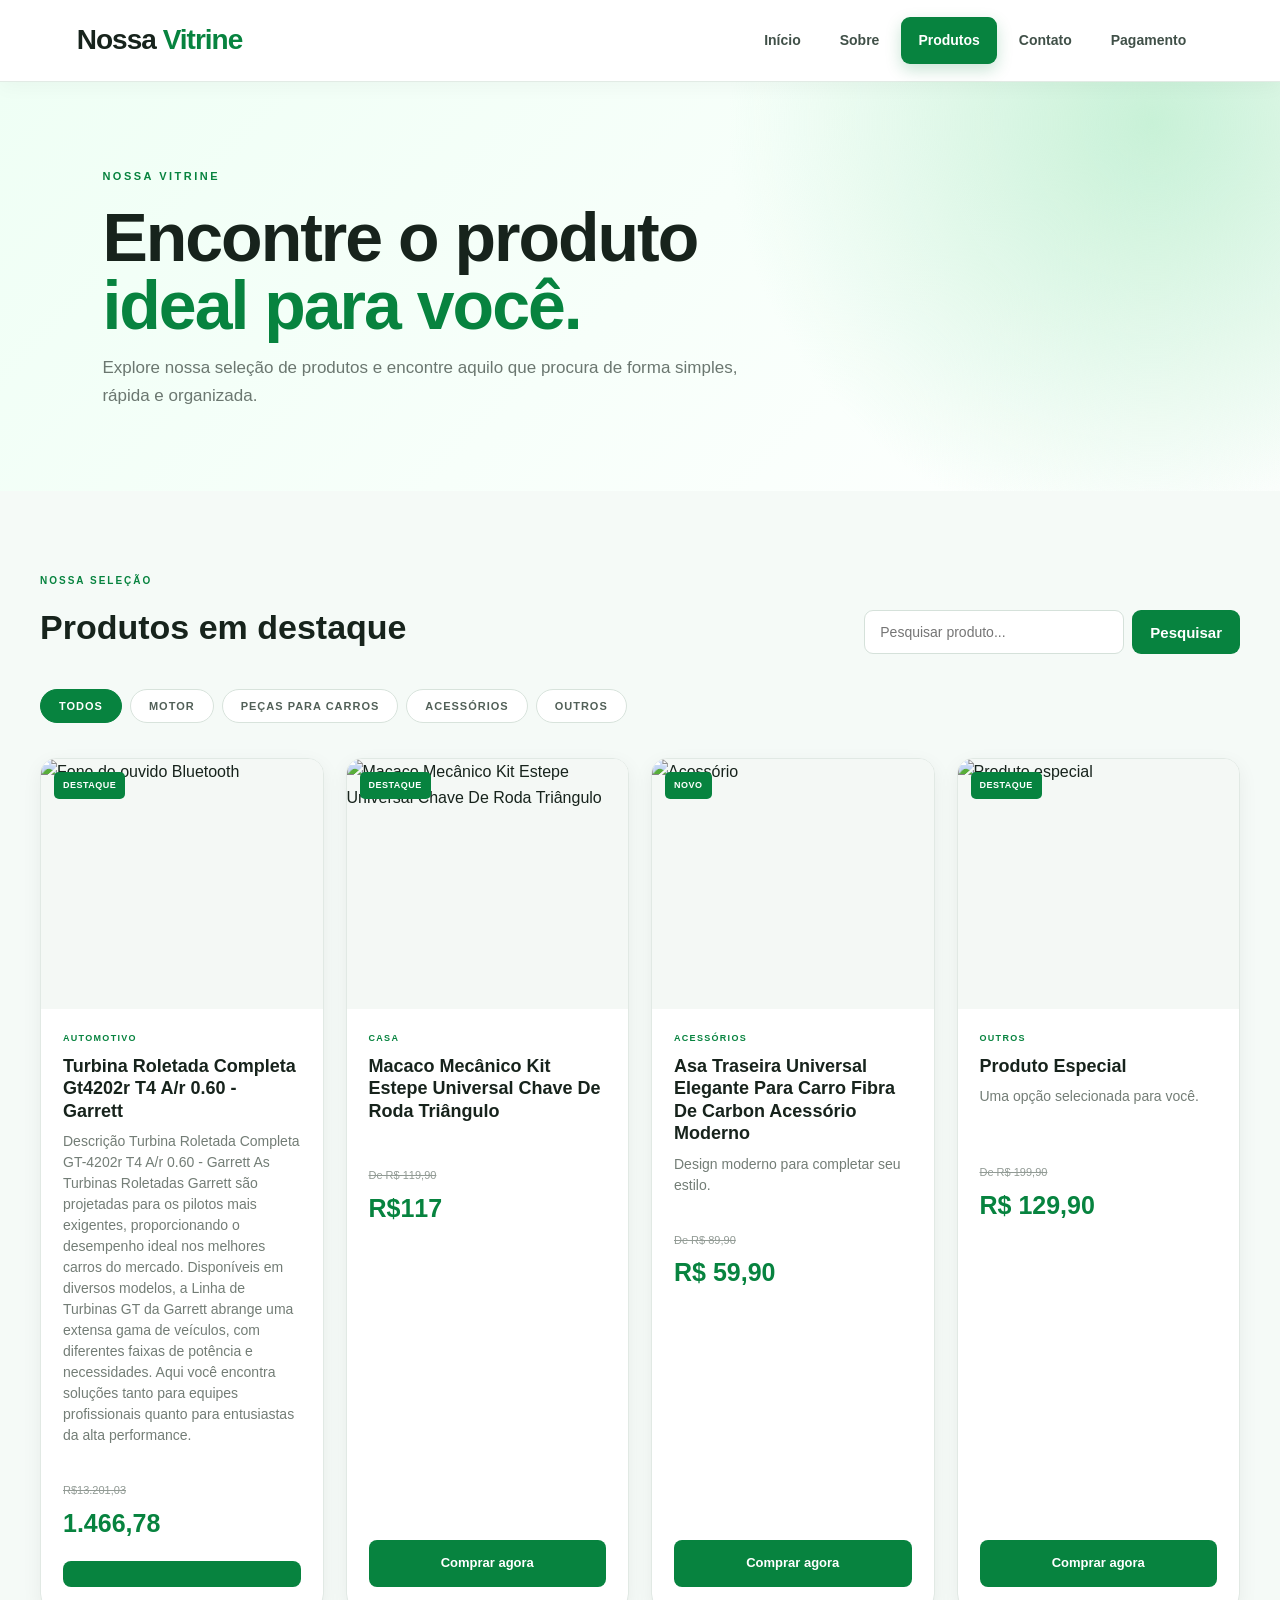
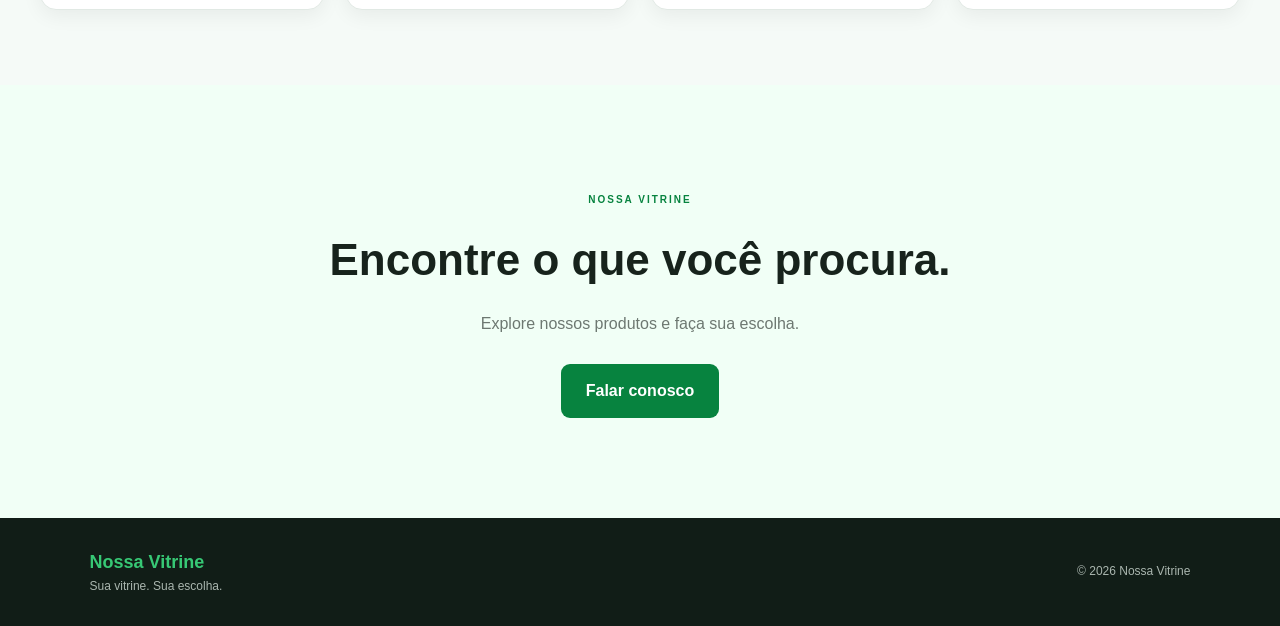
==== produtos.html @ 1b4fd3ca "Add files via upload" ====
<!DOCTYPE html>
<html lang="pt-BR">

<head>

    <meta charset="UTF-8">

    <meta
        name="viewport"
        content="width=device-width, initial-scale=1.0"
    >

    <meta
        name="description"
        content="Confira os produtos da Nossa Vitrine."
    >

    <title>Produtos | Nossa Vitrine</title>

    <link
        rel="stylesheet"
        href="style.css"
    >

</head>

<body>


<!-- =====================================
     CABEÇALHO
===================================== -->

<header class="prod-header">

    <a
        href="index.html"
        class="prod-logo"
    >
        Nossa <span>Vitrine</span>
    </a>


    <nav class="prod-menu">

        <a href="index.html">
            Início
        </a>

        <a href="sobre.html">
            Sobre
        </a>

        <a
            href="produtos.html"
            class="ativo"
        >
            Produtos
        </a>

        <a href="contato.html">
            Contato
        </a>

        <a href="pagamento.html">
            Pagamento
        </a>

    </nav>

</header>



<!-- =====================================
     APRESENTAÇÃO
===================================== -->

<section class="prod-hero">

    <div>

        <span class="prod-label">
            NOSSA VITRINE
        </span>

        <h1>
            Encontre o produto
            <span>ideal para você.</span>
        </h1>

        <p>
            Explore nossa seleção de produtos
            e encontre aquilo que procura de
            forma simples, rápida e organizada.
        </p>

    </div>

</section>



<!-- =====================================
     ÁREA DE PRODUTOS
===================================== -->

<main class="prod-container">


    <!-- BARRA SUPERIOR -->

    <div class="prod-top">

        <div>

            <span>
                NOSSA SELEÇÃO
            </span>

            <h2>
                Produtos em destaque
            </h2>

        </div>


        <div class="prod-search">

            <input
                type="text"
                id="pesquisaProduto"
                placeholder="Pesquisar produto..."
            >

            <button
                type="button"
                onclick="pesquisarProduto()"
            >
                Pesquisar
            </button>

        </div>

    </div>



    <!-- CATEGORIAS -->

    <div class="prod-categorias">

        <button
            class="categoria ativa"
            onclick="filtrarCategoria('todos', this)"
        >
            Todos
        </button>

        <button
            class="categoria"
            onclick="filtrarCategoria('eletronicos', this)"
        >
            motor
        </button>

        <button
            class="categoria"
            onclick="filtrarCategoria('casa', this)"
        >
            peças para carros
        </button>

        <button
            class="categoria"
            onclick="filtrarCategoria('acessorios', this)"
        >
            Acessórios
        </button>

        <button
            class="categoria"
            onclick="filtrarCategoria('outros', this)"
        >
            Outros
        </button>

    </div>



    <!-- =================================
         GRADE DE PRODUTOS
    ================================== -->

    <section
        class="prod-grid"
        id="listaProdutos"
    >


        <!-- PRODUTO 1 -->

        <article
            class="produto-card"
            data-categoria="eletronicos"
            data-nome="Fone de ouvido bluetooth"
        >

            <div class="produto-imagem">

                <span class="produto-badge">
                    DESTAQUE
                </span>

                <img
                    src="imagens/090909099.webp"
                    alt="Fone de ouvido Bluetooth"
                >

            </div>


            <div class="produto-info">

                <span class="produto-categoria">
                    AUTOMOTIVO
                </span>

                <h3>
                Turbina Roletada Completa Gt4202r T4 A/r 0.60 - Garrett

                </h3>

                <p class="produto-descricao">
                    Descrição
Turbina Roletada Completa GT-4202r T4 A/r 0.60 - Garrett
As Turbinas Roletadas Garrett são projetadas para os pilotos mais exigentes, proporcionando o desempenho ideal nos melhores carros do mercado.

Disponíveis em diversos modelos, a Linha de Turbinas GT da Garrett abrange uma extensa gama de veículos, com diferentes faixas de potência e necessidades.
 Aqui você encontra soluções tanto para equipes profissionais quanto para entusiastas da alta performance.
            
                </p>


                <div class="produto-preco">

                    <small>
                        R$13.201,03

                    </small>

                    <strong>
                        1.466,78
                    </strong>

                </div>

                <a
                    href="pagamento.html"
                    class="produto-btn"
            > 
                </a>

            </div>

        </article>



        <!-- PRODUTO 2 -->

        <article
            class="produto-card"
            data-categoria="casa"
            data-nome="Produto para casa"
        >

            <div class="produto-imagem">
<div class="produto-imagem">

                <span class="produto-badge">
                    DESTAQUE
                </span>

                <img
                    src="imagens/kit macaco para troca de pneus.webp"
                    alt="Macaco Mecânico Kit Estepe Universal Chave De Roda Triângulo"


                >

            </div>
                                    


            </div>


            <div class="produto-info">

                <span class="produto-categoria">
                    CASA
                </span>

                <h3>
                   Macaco Mecânico Kit Estepe Universal Chave De Roda Triângulo
                </h3>

                <p class="imagens/kit macaco para troca de pneus.webp">
                    



                </p>


                <div class="produto-preco">

                    <small>
                        De R$ 119,90
                    </small>

                    <strong>
                        R$117
                    </strong>

                </div>


                <a
                    href="pagamento.html"
                    class="produto-btn"
                >
                    Comprar agora
                </a>

            </div>

        </article>



        <!-- PRODUTO 3 -->

        <article
            class="produto-card"
            data-categoria="acessorios"
            data-nome="Acessorio moderno"
        >

            <div class="produto-imagem">

                <span class="produto-badge">
                    NOVO
                </span>

                <img
                    src="imagens/carro assesorio.webp"
                    alt="Acessório"
                >

            </div>


            <div class="produto-info">

                <span class="produto-categoria">
                    ACESSÓRIOS
                </span>

                <h3>
                    Asa Traseira Universal Elegante Para Carro Fibra De Carbon
Acessório Moderno
                </h3>

                <p class="produto-descricao">
                    Design moderno para completar
                    seu estilo.
                </p>


                <div class="produto-preco">

                    <small>
                        De R$ 89,90
                    </small>

                    <strong>
                        R$ 59,90
                    </strong>

                </div>


                <a
                    href="pagamento.html"
                    class="produto-btn"
                >
                    Comprar agora
                </a>

            </div>

        </article>



        <!-- PRODUTO 4 -->

        <article
            class="produto-card"
            data-categoria="outros"
            data-nome="Produto especial"
        >

            <div class="produto-imagem">

                <span class="produto-badge">
                    DESTAQUE
                </span>

                <img
                    src="foto4.jpg"
                    alt="Produto especial"
                >

            </div>


            <div class="produto-info">

                <span class="produto-categoria">
                    OUTROS
                </span>

                <h3>
                    Produto Especial
                </h3>

                <p class="produto-descricao">
                    Uma opção selecionada para
                    você.
                </p>


                <div class="produto-preco">

                    <small>
                        De R$ 199,90
                    </small>

                    <strong>
                        R$ 129,90
                    </strong>

                </div>


                <a
                    href="pagamento.html"
                    class="produto-btn"
                >
                    Comprar agora
                </a>

            </div>

        </article>

    </section>



    <!-- NENHUM PRODUTO -->

    <div
        id="nenhumProduto"
        class="nenhum-produto"
    >

        <h3>
            Produto não encontrado
        </h3>

        <p>
            Tente pesquisar por outro nome
            ou categoria.
        </p>

    </div>


</main>



<!-- =====================================
     CHAMADA FINAL
===================================== -->

<section class="prod-cta">

    <span>
        NOSSA VITRINE
    </span>

    <h2>
        Encontre o que você procura.
    </h2>

    <p>
        Explore nossos produtos e faça
        sua escolha.
    </p>

    <a
        href="contato.html"
        class="prod-cta-btn"
    >
        Falar conosco
    </a>

</section>



<!-- =====================================
     RODAPÉ
===================================== -->

<footer class="prod-footer">

    <div>

        <strong>
            Nossa Vitrine
        </strong>

        <p>
            Sua vitrine. Sua escolha.
        </p>

    </div>


    <p>
        © 2026 Nossa Vitrine
    </p>

</footer>



<!-- =====================================
     JAVASCRIPT
===================================== -->

<script>

function filtrarCategoria(categoria, botao) {

    const produtos =
        document.querySelectorAll(".produto-card");

    const botoes =
        document.querySelectorAll(".categoria");

    const nenhum =
        document.getElementById("nenhumProduto");


    botoes.forEach(function(btn) {

        btn.classList.remove("ativa");

    });


    botao.classList.add("ativa");


    let encontrados = 0;


    produtos.forEach(function(produto) {

        if (
            categoria === "todos" ||
            produto.dataset.categoria === categoria
        ) {

            produto.style.display = "flex";

            encontrados++;

        } else {

            produto.style.display = "none";

        }

    });


    if (encontrados === 0) {

        nenhum.style.display = "block";

    } else {

        nenhum.style.display = "none";

    }

}


function pesquisarProduto() {

    const pesquisa =
        document
        .getElementById("pesquisaProduto")
        .value
        .toLowerCase()
        .trim();


    const produtos =
        document.querySelectorAll(".produto-card");


    const nenhum =
        document.getElementById("nenhumProduto");


    let encontrados = 0;


    produtos.forEach(function(produto) {

        const nome =
            produto.dataset.nome.toLowerCase();


        if (nome.includes(pesquisa)) {

            produto.style.display = "flex";

            encontrados++;

        } else {

            produto.style.display = "none";

        }

    });


    if (encontrados === 0) {

        nenhum.style.display = "block";

    } else {

        nenhum.style.display = "none";

    }

}


document
.getElementById("pesquisaProduto")
.addEventListener("keyup", function(event) {

    if (event.key === "Enter") {

        pesquisarProduto();

    }

});

</script>


</body>

</html>
---- style.css ----
/* =========================================
   RESET
========================================= */

* {
    margin: 0;
    padding: 0;
    box-sizing: border-box;
}

html {
    scroll-behavior: smooth;
}

body {
    font-family: Arial, Helvetica, sans-serif;
    background: #f6f8f7;
    color: #17201c;
    line-height: 1.6;
}

a {
    text-decoration: none;
}

.container {
    width: 90%;
    max-width: 1200px;
    margin: auto;
}


/* =========================================
   TOPO
========================================= */

.topo {
    width: 100%;
    background: #ffffff;
    border-bottom: 1px solid #e5ebe8;
    position: sticky;
    top: 0;
    z-index: 1000;
}

.menu-container {
    min-height: 76px;

    display: flex;
    align-items: center;
    justify-content: space-between;

    gap: 30px;
}


/* LOGO */

.logo {
    font-size: 25px;
    font-weight: 800;
    color: #17201c;
    white-space: nowrap;
}

.logo span {
    color: #008f5a;
}


/* MENU */

.menu {
    display: flex;
    align-items: center;
    gap: 5px;
}

.menu a {
    color: #38443f;

    font-size: 15px;
    font-weight: 600;

    padding: 11px 18px;

    border-radius: 8px;

    transition: 0.3s;
}

.menu a:hover {
    color: #008f5a;
    background: #eef8f4;
}

.menu a.ativo {
    color: #ffffff;
    background: #008f5a;
}


/* =========================================
   BANNER
========================================= */

.banner {
    width: 100%;
    background: #eef3f1;
    padding: 30px 15px;
}

.banner-container {
    width: 100%;
    max-width: 1250px;
    margin: auto;

    display: flex;
    justify-content: center;
    align-items: center;
}

.banner-img {
    display: block;

    width: 100%;
    max-width: 1200px;

    height: auto;

    border-radius: 18px;

    box-shadow:
        0 10px 35px rgba(0, 0, 0, 0.15);
}


/* =========================================
   APRESENTAÇÃO
========================================= */

.apresentacao {
    padding: 90px 0;
    background: #ffffff;
}

.apresentacao-texto {
    max-width: 850px;
}

.pequeno-titulo {
    display: inline-block;

    color: #008f5a;

    font-size: 13px;
    font-weight: 800;

    letter-spacing: 2px;

    margin-bottom: 15px;
}

.apresentacao h1 {
    font-size: clamp(38px, 5vw, 64px);

    line-height: 1.08;

    margin-bottom: 25px;

    color: #142019;
}

.apresentacao h1 span {
    color: #008f5a;
}

.apresentacao p {
    max-width: 650px;

    color: #68746f;

    font-size: 19px;

    margin-bottom: 30px;
}


/* BOTÕES */

.botoes {
    display: flex;
    align-items: center;
    gap: 12px;
    flex-wrap: wrap;
}

.botao {
    display: inline-flex;

    align-items: center;
    justify-content: center;

    min-height: 48px;

    padding: 0 25px;

    border-radius: 8px;

    font-size: 15px;
    font-weight: 700;

    transition: 0.3s;
}

.botao.principal {
    color: #ffffff;
    background: #008f5a;
}

.botao.principal:hover {
    background: #006f46;
    transform: translateY(-2px);
}

.botao.secundario {
    color: #008f5a;
    background: #eef8f4;
}

.botao.secundario:hover {
    background: #dff1e9;
}


/* =========================================
   BENEFÍCIOS
========================================= */

.beneficios {
    padding: 45px 0;

    background: #f6f8f7;

    border-top: 1px solid #e5ebe8;
    border-bottom: 1px solid #e5ebe8;
}

.beneficios .container {
    display: grid;

    grid-template-columns:
        repeat(3, 1fr);

    gap: 35px;
}

.beneficio {
    display: flex;

    align-items: flex-start;

    gap: 15px;
}

.icone {
    min-width: 42px;
    height: 42px;

    display: flex;
    align-items: center;
    justify-content: center;

    border-radius: 50%;

    color: #ffffff;
    background: #008f5a;

    font-weight: bold;
}

.beneficio h3 {
    font-size: 16px;
    margin-bottom: 5px;
}

.beneficio p {
    color: #718078;
    font-size: 14px;
}

.site-header {
    width: 100%;
    background: linear-gradient(135deg, #ffffff, #f4fff8);
    padding: 22px 20px;
    box-sizing: border-box;

    display: flex;
    flex-direction: column;
    align-items: center;
    gap: 18px;

    border-bottom: 1px solid #dce8e1;
    box-shadow: 0 5px 20px rgba(0, 0, 0, 0.06);

    position: sticky;
    top: 0;
    z-index: 1000;
}

.logo {
    font-size: 32px;
    font-weight: 900;
    color: #17231c;
}

.logo span {
    color: #087f3e;
}

.menu-principal {
    display: flex;
    justify-content: center;
    align-items: center;
    gap: 10px;
    flex-wrap: wrap;
}

.menu-principal a {
    min-width: 120px;
    padding: 14px 24px;

    display: flex;
    align-items: center;
    justify-content: center;

    border-radius: 12px;

    color: #344139;
    text-decoration: none;

    font-size: 17px;
    font-weight: 700;

    transition: 0.25s;
}

.menu-principal a:hover {
    background: #e8f8ee;
    color: #087f3e;
    transform: translateY(-2px);
}

.menu-principal a.ativo {
    background: linear-gradient(
        135deg,
        #087f3e,
        #10a653
    );

    color: white;

    box-shadow:
        0 6px 18px rgba(8, 127, 62, 0.25);
}

@media (max-width: 700px) {

    .logo {
        font-size: 27px;
    }

    .menu-principal {
        width: 100%;
        justify-content: flex-start;

        overflow-x: auto;
        flex-wrap: nowrap;

        padding-bottom: 5px;
    }

    .menu-principal a {
        flex-shrink: 0;

        min-width: auto;

        padding: 12px 18px;

        font-size: 15px;
    }
}
/
/* INFORMAÇÕES */

.produto-info {
    padding: 25px;
}

.categoria {
    color: #008f5a;

    font-size: 11px;
    font-weight: 800;

    text-transform: uppercase;

    letter-spacing: 1px;
}

.produto-info h3 {
    font-size: 21px;

    margin: 8px 0;
}

.produto-info p {
    color: #718078;

    font-size: 14px;

    margin-bottom: 18px;
}

.produto-link {
    color: #008f5a;

    font-size: 14px;
    font-weight: bold;
}

.produto-link:hover {
    color: #006f46;
}

.centralizar {
    text-align: center;
}


/* =========================================
   SOBRE
========================================= */

.sobre {
    padding: 100px 0;

    background: #f6f8f7;
}

.sobre-grid {
    display: flex;

    justify-content: center;
}

.sobre-texto {
    max-width: 800px;
    text-align: center;
}

.sobre-texto h2 {
    font-size: 42px;

    line-height: 1.15;

    margin-bottom: 25px;
}

.sobre-texto p {
    color: #68746f;

    margin-bottom: 15px;
}


/* =========================================
   CONTATO
========================================= */

.contato {
    padding: 70px 0;

    background: #008f5a;
}

.contato-box {
    display: flex;

    align-items: center;
    justify-content: space-between;

    gap: 30px;
}

.contato-box span {
    color: #bdebd7;

    font-size: 12px;
    font-weight: 800;

    letter-spacing: 2px;
}

.contato-box h2 {
    color: #ffffff;

    font-size: 38px;

    margin: 5px 0;
}

.contato-box p {
    color: #d9f5e9;
}

.botao.branco {
    color: #008f5a;
    background: #ffffff;

    white-space: nowrap;
}

.botao.branco:hover {
    background: #edf8f3;
    transform: translateY(-2px);
}


/* =========================================
   RODAPÉ
========================================= */

.rodape {
    padding-top: 60px;

    background: #101714;

    color: #ffffff;
}

.rodape-grid {
    display: grid;

    grid-template-columns:
        1.5fr 1fr 1.5fr;

    gap: 60px;

    padding-bottom: 50px;
}

.rodape-logo {
    color: #ffffff;

    display: inline-block;

    margin-bottom: 15px;
}

.rodape p {
    color: #aebbb5;

    font-size: 14px;
}

.rodape h3 {
    margin-bottom: 15px;

    font-size: 16px;
}

.rodape-grid > div > a:not(.logo) {
    display: block;

    color: #aebbb5;

    font-size: 14px;

    margin-bottom: 8px;

    transition: 0.3s;
}

.rodape-grid > div > a:not(.logo):hover {
    color: #ffffff;
}

.copyright {
    padding: 22px;

    text-align: center;

    border-top: 1px solid #26332e;
}

.copyright p {
    font-size: 13px;
}


/* =========================================
   RESPONSIVIDADE
========================================= */

@media (max-width: 850px) {

    .menu-container {
        flex-direction: column;

        justify-content: center;

        padding: 18px 0;

        gap: 15px;
    }

    .beneficios .container {
        grid-template-columns: 1fr;
        gap: 25px;
    }

    .produtos-grid {
        grid-template-columns: 1fr 1fr;
    }

    .rodape-grid {
        grid-template-columns: 1fr 1fr;
    }

    .contato-box {
        flex-direction: column;

        align-items: flex-start;
    }

}


@media (max-width: 600px) {

    .container {
        width: 92%;
    }


    /* MENU */

    .menu {
        width: 100%;

        justify-content: center;

        flex-wrap: wrap;
    }

    .menu a {
        padding: 9px 12px;

        font-size: 13px;
    }


    /* BANNER */

    .banner {
        padding: 12px 8px;
    }

    .banner-img {
        border-radius: 10px;
    }


    /* APRESENTAÇÃO */

    .apresentacao {
        padding: 60px 0;
    }

    .apresentacao h1 {
        font-size: 38px;
    }

    .apresentacao p {
        font-size: 17px;
    }

    .botoes {
        flex-direction: column;

        align-items: stretch;
    }

    .botao {
        width: 100%;
    }


    /* PRODUTOS */

    .produtos {
        padding: 65px 0;
    }

    .titulo-secao h2 {
        font-size: 30px;
    }

    .produtos-grid {
        grid-template-columns: 1fr;
    }


    /* SOBRE */

    .sobre {
        padding: 65px 0;
    }

    .sobre-texto h2 {
        font-size: 32px;
    }


    /* CONTATO */

    .contato {
        padding: 55px 0;
    }

    .contato-box h2 {
        font-size: 30px;
    }


    /* RODAPÉ */

    .rodape-grid {
        grid-template-columns: 1fr;

        gap: 35px;
    }

}
/* =========================================
   MENU PRINCIPAL
========================================= */

.topo {
    position: sticky;
    top: 0;
    z-index: 1000;

    width: 100%;

    background: #ffffff;

    border-bottom: 1px solid #e5ebe8;

    box-shadow:
        0 4px 18px rgba(0, 0, 0, 0.06);
}

.menu-container {
    min-height: 72px;

    display: flex;

    align-items: center;

    justify-content: space-between;
}


/* LOGO */

.logo {
    color: #17201c;

    text-decoration: none;

    font-size: 24px;

    font-weight: 800;

    white-space: nowrap;
}

.logo span {
    color: #008f5a;
}


/* MENU */

.menu {
    display: flex;

    align-items: center;

    gap: 5px;
}

.menu a {
    position: relative;

    padding: 11px 15px;

    color: #46534d;

    text-decoration: none;

    font-size: 14px;

    font-weight: 700;

    border-radius: 8px;

    transition: 0.25s;
}

.menu a:hover {
    color: #008f5a;

    background: #eef9f4;
}


/* ITEM ATIVO */

.menu a.ativo {
    color: #ffffff;

    background: #008f5a;
}

.menu a.ativo:hover {
    color: #ffffff;

    background: #006f46;
}


/* =========================================
   CELULAR
========================================= */

@media (max-width: 700px) {

    .menu-container {
        flex-direction: column;

        justify-content: center;

        padding: 15px 10px;

        gap: 12px;
    }

    .logo {
        font-size: 22px;
    }

    .menu {
        width: 100%;

        justify-content: center;

        flex-wrap: wrap;

        gap: 3px;
    }

    .menu a {
        padding: 9px 10px;

        font-size: 13px;
    }

}
/* =========================================
   CHECKOUT - NOSSA VITRINE
========================================= */

.checkout-header {
    background: #ffffff;
    height: 72px;
    padding: 0 7%;
    display: flex;
    align-items: center;
    justify-content: space-between;
    border-bottom: 1px solid #e7e7e7;
}

.checkout-logo {
    font-size: 25px;
    font-weight: 800;
    color: #087f3e;
}

.checkout-logo span {
    color: #12a854;
}

.checkout-security {
    color: #087f3e;
    font-size: 14px;
    font-weight: 600;
}

.checkout {
    max-width: 1180px;
    margin: auto;
    padding: 45px 20px 80px;
}

.checkout-title {
    margin-bottom: 35px;
}

.checkout-step {
    color: #087f3e;
    font-size: 12px;
    font-weight: 800;
    letter-spacing: 1.5px;
}

.checkout-title h1 {
    margin: 8px 0;
    font-size: 36px;
    color: #17251d;
}

.checkout-title p {
    margin: 0;
    color: #707a74;
}

.checkout-grid {
    display: grid;
    grid-template-columns: 1fr 380px;
    gap: 28px;
    align-items: start;
}

.checkout-main {
    display: flex;
    flex-direction: column;
    gap: 20px;
}

.checkout-card {
    background: white;
    border: 1px solid #e4e9e6;
    border-radius: 18px;
    padding: 28px;
    box-shadow: 0 5px 20px rgba(0,0,0,0.04);
}

.card-title {
    display: flex;
    gap: 15px;
    align-items: center;
    margin-bottom: 25px;
}

.card-title .number {
    width: 35px;
    height: 35px;
    border-radius: 50%;
    background: #087f3e;
    color: white;
    display: flex;
    align-items: center;
    justify-content: center;
    font-weight: 700;
}

.card-title h2 {
    margin: 0;
    font-size: 19px;
    color: #18231d;
}

.card-title p {
    margin: 4px 0 0;
    color: #7b837e;
    font-size: 13px;
}

.form-grid {
    display: grid;
    grid-template-columns: 1fr 1fr;
    gap: 18px;
}

.input-group.full {
    grid-column: 1 / -1;
}

.input-group label {
    display: block;
    margin-bottom: 7px;
    font-size: 13px;
    font-weight: 700;
    color: #344039;
}

.input-group input {
    width: 100%;
    height: 48px;
    box-sizing: border-box;
    border: 1px solid #dce3df;
    border-radius: 10px;
    padding: 0 14px;
    font-size: 14px;
    outline: none;
    transition: 0.2s;
}

.input-group input:focus {
    border-color: #087f3e;
    box-shadow: 0 0 0 3px rgba(8,127,62,0.08);
}

.payment-options {
    display: flex;
    flex-direction: column;
    gap: 10px;
}

.payment-option {
    position: relative;
    display: flex;
    align-items: center;
    gap: 15px;
    padding: 16px;
    border: 1px solid #dfe5e1;
    border-radius: 12px;
    cursor: pointer;
    transition: 0.2s;
}

.payment-option:hover {
    border-color: #087f3e;
    background: #f8fffa;
}

.payment-option input {
    position: absolute;
    opacity: 0;
}

.payment-option:has(input:checked) {
    border: 2px solid #087f3e;
    background: #f3fff7;
}

.payment-icon {
    width: 45px;
    height: 45px;
    background: #f1f5f3;
    border-radius: 10px;
    display: flex;
    align-items: center;
    justify-content: center;
    font-size: 21px;
    font-weight: 800;
}

.payment-icon.pix {
    color: #087f3e;
    font-size: 13px;
}

.payment-info {
    display: flex;
    flex-direction: column;
    gap: 4px;
}

.payment-info strong {
    color: #1d2922;
    font-size: 14px;
}

.payment-info span {
    color: #7a837d;
    font-size: 12px;
}

.payment-check {
    margin-left: auto;
    width: 23px;
    height: 23px;
    border-radius: 50%;
    border: 1px solid #d1d8d4;
    display: flex;
    align-items: center;
    justify-content: center;
    color: transparent;
    font-size: 13px;
}

.payment-option:has(input:checked) .payment-check {
    background: #087f3e;
    border-color: #087f3e;
    color: white;
}

.payment-extra {
    display: none;
    margin-top: 15px;
}

.pix-box {
    display: flex;
    gap: 15px;
    align-items: center;
    padding: 16px;
    border-radius: 12px;
    background: #effbf4;
}

.pix-symbol {
    font-weight: 900;
    color: #087f3e;
}

.pix-box strong {
    color: #087f3e;
}

.pix-box p {
    margin: 4px 0 0;
    font-size: 12px;
    color: #617067;
}

.security-box {
    display: flex;
    gap: 15px;
    align-items: center;
    padding: 18px;
    background: #f5faf7;
    border: 1px solid #dcebe2;
    border-radius: 14px;
}

.security-icon {
    font-size: 25px;
}

.security-box strong {
    color: #087f3e;
}

.security-box p {
    margin: 4px 0 0;
    font-size: 12px;
    color: #707b74;
}


/* RESUMO */

.order-summary {
    position: sticky;
    top: 20px;
    background: white;
    border: 1px solid #e4e9e6;
    border-radius: 18px;
    padding: 25px;
    box-shadow: 0 8px 25px rgba(0,0,0,0.06);
}

.summary-header {
    display: flex;
    align-items: center;
    justify-content: space-between;
    padding-bottom: 18px;
    border-bottom: 1px solid #edf0ee;
}

.summary-header h2 {
    margin: 0;
    font-size: 19px;
    color: #1b2820;
}

.product-summary {
    display: flex;
    gap: 13px;
    padding: 20px 0;
}

.product-image {
    width: 65px;
    height: 65px;
    border-radius: 12px;
    background: #f0f6f2;
    display: flex;
    align-items: center;
    justify-content: center;
    font-size: 28px;
}

.product-details {
    display: flex;
    flex-direction: column;
    gap: 7px;
}

.product-details strong {
    font-size: 14px;
}

.product-details span {
    color: #7a837d;
    font-size: 12px;
}

.summary-line {
    display: flex;
    justify-content: space-between;
    margin: 12px 0;
    color: #69736d;
    font-size: 14px;
}

.summary-line strong {
    color: #202a24;
}

.summary-line .free {
    color: #087f3e;
}

.summary-divider {
    border-top: 1px solid #e7ebe8;
    margin: 20px 0;
}

.summary-total {
    display: flex;
    justify-content: space-between;
    align-items: center;
}

.summary-total div {
    display: flex;
    flex-direction: column;
    gap: 3px;
}

.summary-total span {
    font-weight: 700;
    color: #1b2820;
}

.summary-total small {
    color: #7b857e;
}

.summary-total > strong {
    font-size: 25px;
    color: #087f3e;
}

.confirm-button {
    width: 100%;
    margin-top: 25px;
    height: 53px;
    border: none;
    border-radius: 11px;
    background: #087f3e;
    color: white;
    font-size: 15px;
    font-weight: 800;
    cursor: pointer;
    transition: 0.25s;
}

.confirm-button:hover {
    background: #056b34;
    transform: translateY(-2px);
    box-shadow: 0 7px 18px rgba(8,127,62,0.2);
}

.guarantees {
    margin-top: 20px;
    padding-top: 17px;
    border-top: 1px solid #edf0ee;
    display: flex;
    flex-direction: column;
    gap: 9px;
    font-size: 12px;
    color: #657068;
}


/* MODAL */

.modal {
    display: none;
    position: fixed;
    inset: 0;
    background: rgba(8,20,13,0.65);
    align-items: center;
    justify-content: center;
    padding: 20px;
    z-index: 9999;
}

.modal-content {
    width: 100%;
    max-width: 440px;
    background: white;
    border-radius: 22px;
    padding: 40px 30px;
    text-align: center;
    box-shadow: 0 20px 60px rgba(0,0,0,0.2);
    animation: aparecer 0.3s ease;
}

@keyframes aparecer {

    from {
        opacity: 0;
        transform: translateY(20px) scale(0.97);
    }

    to {
        opacity: 1;
        transform: translateY(0) scale(1);
    }

}

.success-icon {
    width: 70px;
    height: 70px;
    margin: auto;
    border-radius: 50%;
    background: #087f3e;
    color: white;
    font-size: 43px;
    display: flex;
    align-items: center;
    justify-content: center;
}

.success-label {
    display: block;
    margin-top: 20px;
    color: #087f3e;
    font-size: 11px;
    font-weight: 800;
    letter-spacing: 1.5px;
}

.modal-content h2 {
    margin: 8px 0 12px;
    font-size: 28px;
    color: #17231c;
}

.modal-content p {
    color: #68736c;
    line-height: 1.6;
    font-size: 14px;
}

.order-number {
    margin: 20px 0;
    padding: 14px;
    border-radius: 10px;
    background: #f2f8f4;
    color: #69736d;
    font-size: 13px;
}

.order-number strong {
    color: #087f3e;
}

.modal-button {
    width: 100%;
    height: 48px;
    border: none;
    border-radius: 10px;
    background: #087f3e;
    color: white;
    font-weight: 700;
    cursor: pointer;
}


/* CELULAR */

@media (max-width: 850px) {

    .checkout-grid {
        grid-template-columns: 1fr;
    }

    .order-summary {
        position: static;
        order: -1;
    }

}

@media (max-width: 600px) {

    .checkout-header {
        height: auto;
        padding: 18px;
        gap: 10px;
        flex-direction: column;
    }

    .checkout-title h1 {
        font-size: 29px;
    }

    .checkout {
        padding: 30px 12px 60px;
    }

    .checkout-card {
        padding: 20px 16px;
    }

    .form-grid {
        grid-template-columns: 1fr;
    }

    .input-group.full {
        grid-column: auto;
    }

    .payment-option {
        padding: 13px;
    }

    .payment-info span {
        font-size: 11px;
    }

    .summary-total > strong {
        font-size: 22px;
    }

}
/* ==========================================
   HEADER PROFISSIONAL
   NOSSA VITRINE
========================================== */

.site-header {
    width: 100%;
    background: rgba(255, 255, 255, 0.97);

    border-bottom: 1px solid #e5ebe7;

    box-shadow:
        0 3px 15px rgba(0, 0, 0, 0.05);

    position: sticky;
    top: 0;

    z-index: 1000;
}


/* CONTAINER */

.header-container {
    max-width: 1250px;

    min-height: 76px;

    margin: auto;

    padding: 0 25px;

    display: flex;

    align-items: center;

    justify-content: space-between;

    gap: 25px;
}


/* ==========================================
   LOGO
========================================== */

.brand {
    display: flex;

    align-items: center;

    gap: 10px;

    text-decoration: none;

    flex-shrink: 0;
}


.brand-icon {
    width: 43px;
    height: 43px;

    border-radius: 12px;

    display: flex;

    align-items: center;
    justify-content: center;

    background:
        linear-gradient(
            135deg,
            #087f3e,
            #13b35b
        );

    color: white;

    font-size: 14px;

    font-weight: 900;

    box-shadow:
        0 5px 12px rgba(8, 127, 62, 0.25);
}


.brand-text {
    display: flex;

    flex-direction: column;

    line-height: 1;
}


.brand-text strong {
    color: #17231c;

    font-size: 16px;

    font-weight: 800;
}


.brand-text span {
    color: #087f3e;

    font-size: 17px;

    font-weight: 900;

    margin-top: 3px;
}


/* ==========================================
   MENU
========================================== */

.main-menu {
    display: flex;

    align-items: center;

    justify-content: center;

    gap: 4px;

    flex: 1;
}


.main-menu a {
    position: relative;

    display: flex;

    align-items: center;

    justify-content: center;

    gap: 7px;

    height: 42px;

    padding: 0 14px;

    border-radius: 10px;

    text-decoration: none;

    color: #526059;

    font-size: 13px;

    font-weight: 700;

    white-space: nowrap;

    transition:
        background 0.25s ease,
        color 0.25s ease,
        transform 0.25s ease;
}


/* ÍCONES */

.main-menu a span {
    font-size: 16px;

    color: #75827a;

    transition: 0.25s;
}


/* HOVER */

.main-menu a:hover {
    background: #f0faf4;

    color: #087f3e;

    transform: translateY(-1px);
}


.main-menu a:hover span {
    color: #087f3e;
}


/* ITEM ATIVO */

.main-menu a.active {
    background:
        linear-gradient(
            135deg,
            #087f3e,
            #0ca653
        );

    color: white;

    box-shadow:
        0 5px 14px rgba(8, 127, 62, 0.22);
}


.main-menu a.active span {
    color: white;
}


/* PEQUENO DETALHE NO ITEM ATIVO */

.main-menu a.active::after {
    content: "";

    position: absolute;

    bottom: -1px;

    left: 50%;

    transform: translateX(-50%);

    width: 22px;

    height: 3px;

    border-radius: 5px;

    background: #ffffff;
}


/* ==========================================
   SEGURANÇA
========================================== */

.secure-header {
    display: flex;

    align-items: center;

    gap: 9px;

    padding-left: 15px;

    border-left: 1px solid #e3e9e5;

    flex-shrink: 0;
}


.secure-icon {
    width: 36px;
    height: 36px;

    border-radius: 10px;

    background: #effaf3;

    display: flex;

    align-items: center;
    justify-content: center;

    font-size: 16px;
}


.secure-header div:last-child {
    display: flex;

    flex-direction: column;

    gap: 3px;
}


.secure-header strong {
    color: #087f3e;

    font-size: 12px;
}


.secure-header small {
    color: #7a847e;

    font-size: 10px;
}


/* ==========================================
   TABLET
========================================== */

@media (max-width: 1050px) {

    .header-container {
        padding: 0 15px;

        gap: 12px;
    }

    .main-menu a {
        padding: 0 9px;

        font-size: 12px;
    }

    .main-menu a span {
        display: none;
    }

    .secure-header {
        padding-left: 10px;
    }

}


/* ==========================================
   CELULAR
========================================== */

@media (max-width: 760px) {

    .site-header {
        position: relative;
    }

    .header-container {
        min-height: auto;

        padding: 14px 12px;

        flex-wrap: wrap;

        justify-content: center;
    }


    .brand {
        width: 100%;

        justify-content: center;
    }


    .main-menu {
        width: 100%;

        flex: none;

        justify-content: flex-start;

        overflow-x: auto;

        padding-bottom: 3px;

        scrollbar-width: none;
    }


    .main-menu::-webkit-scrollbar {
        display: none;
    }


    .main-menu a {
        flex-shrink: 0;

        height: 40px;

        padding: 0 13px;

        font-size: 12px;
    }


    .secure-header {
        width: 100%;

        justify-content: center;

        border-left: none;

        border-top: 1px solid #edf0ee;

        padding: 10px 0 0;
    }

}
/* =========================================
   PRODUTOS
========================================= */

.produtos-container {
    max-width: 1200px;
    margin: auto;
    padding: 50px 20px;
}

.produtos-header {
    text-align: center;
    margin-bottom: 40px;
}

.produtos-header span {
    color: #087f3e;
    font-size: 12px;
    font-weight: bold;
    letter-spacing: 2px;
}

.produtos-header h1 {
    margin: 8px 0;
    font-size: 36px;
    color: #17231c;
}

.produtos-header p {
    color: #707a74;
}


/* GRID */

.produtos-grid {
    display: grid;

    grid-template-columns:
        repeat(3, 1fr);

    gap: 25px;
}


/* CARD */

.produto-card {
    background: white;

    border-radius: 18px;

    overflow: hidden;

    border: 1px solid #e4e9e6;

    box-shadow:
        0 6px 20px rgba(0,0,0,0.06);

    transition: 0.3s;
}

.produto-card:hover {
    transform: translateY(-6px);

    box-shadow:
        0 12px 30px rgba(0,0,0,0.10);
}


/* IMAGEM */

.produto-imagem {
    width: 100%;
    height: 230px;

    background: #f3f7f4;

    display: flex;

    align-items: center;
    justify-content: center;

    overflow: hidden;
}

.produto-imagem img {
    width: 100%;
    height: 100%;

    object-fit: cover;

    transition: 0.3s;
}

.produto-card:hover
.produto-imagem img {
    transform: scale(1.05);
}


/* INFORMAÇÕES */

.produto-info {
    padding: 22px;
}

.categoria {
    display: inline-block;

    background: #eaf8ef;

    color: #087f3e;

    padding: 5px 9px;

    border-radius: 6px;

    font-size: 11px;

    font-weight: bold;
}

.produto-info h2 {
    margin: 12px 0 7px;

    color: #17231c;

    font-size: 20px;
}

.produto-info p {
    color: #737d76;

    font-size: 14px;

    line-height: 1.5;
}

.preco {
    margin: 18px 0;

    color: #087f3e;

    font-size: 25px;

    font-weight: 800;
}


/* BOTÃO */

.produto-info button {
    width: 100%;

    height: 48px;

    border: none;

    border-radius: 10px;

    background: #087f3e;

    color: white;

    font-size: 14px;

    font-weight: bold;

    cursor: pointer;

    transition: 0.25s;
}

.produto-info button:hover {
    background: #056b34;

    transform: translateY(-2px);
}


/* CELULAR */

@media (max-width: 850px) {

    .produtos-grid {
        grid-template-columns:
            repeat(2, 1fr);
    }

}

@media (max-width: 550px) {

    .produtos-container {
        padding: 35px 15px;
    }

    .produtos-header h1 {
        font-size: 28px;
    }

    .produtos-grid {
        grid-template-columns: 1fr;
    }

}
/* =========================================
   MENU PRINCIPAL
   NOSSA VITRINE
========================================= */

.site-header {
    width: 100%;

    min-height: 90px;

    background:
        linear-gradient(
            135deg,
            #ffffff,
            #f7fff9
        );

    border-bottom: 1px solid #dfe9e3;

    box-shadow:
        0 5px 20px rgba(0, 0, 0, 0.06);

    display: flex;

    align-items: center;

    justify-content: center;

    position: sticky;

    top: 0;

    z-index: 1000;
}


/* =========================================
   ÁREA DO CABEÇALHO
========================================= */

.site-header {
    flex-direction: column;

    gap: 12px;

    padding: 18px 20px;

    box-sizing: border-box;
}


/* =========================================
   LOGO
========================================= */

.logo {
    font-size: 30px;

    font-weight: 900;

    letter-spacing: -1px;

    color: #17231c;

    text-align: center;
}

.logo span {
    color: #087f3e;
}


/* =========================================
   MENU
========================================= */

.menu-principal {
    display: flex;

    align-items: center;

    justify-content: center;

    gap: 10px;

    width: 100%;
}


/* LINKS */

.menu-principal a {
    position: relative;

    display: flex;

    align-items: center;

    justify-content: center;

    min-width: 120px;

    height: 48px;

    padding: 0 22px;

    border-radius: 12px;

    color: #344139;

    text-decoration: none;

    font-size: 17px;

    font-weight: 700;

    letter-spacing: 0.2px;

    transition:
        all 0.25s ease;
}


/* HOVER */

.menu-principal a:hover {
    color: #087f3e;

    background: #eaf8ef;

    transform: translateY(-2px);

    box-shadow:
        0 5px 15px rgba(8, 127, 62, 0.10);
}


/* =========================================
   PÁGINA ATIVA
========================================= */

.menu-principal a.ativo {
    color: white;

    background:
        linear-gradient(
            135deg,
            #087f3e,
            #10a653
        );

    box-shadow:
        0 6px 16px rgba(8, 127, 62, 0.22);
}


/* BARRINHA INFERIOR */

.menu-principal a.ativo::after {

    content: "";

    position: absolute;

    bottom: 5px;

    left: 50%;

    transform:
        translateX(-50%);

    width: 25px;

    height: 3px;

    border-radius: 10px;

    background: white;
}


/* =========================================
   RESPONSIVO
========================================= */

@media (max-width: 850px) {

    .site-header {
        min-height: auto;

        padding: 16px 10px;
    }


    .logo {
        font-size: 27px;
    }


    .menu-principal {
        overflow-x: auto;

        justify-content: flex-start;

        padding: 4px 5px 8px;

        scrollbar-width: none;
    }


    .menu-principal::-webkit-scrollbar {
        display: none;
    }


    .menu-principal a {
        flex-shrink: 0;

        min-width: auto;

        height: 45px;

        padding: 0 18px;

        font-size: 15px;
    }

}


@media (max-width: 500px) {

    .logo {
        font-size: 24px;
    }


    .menu-principal {
        gap: 5px;
    }


    .menu-principal a {
        height: 42px;

        padding: 0 15px;

        font-size: 14px;
    }

}
.site-header {
    width: 100%;
    background: linear-gradient(135deg, #ffffff, #f4fff8);
    padding: 22px 20px;
    box-sizing: border-box;

    display: flex;
    flex-direction: column;
    align-items: center;
    gap: 18px;

    border-bottom: 1px solid #dce8e1;
    box-shadow: 0 5px 20px rgba(0, 0, 0, 0.06);

    position: sticky;
    top: 0;
    z-index: 1000;
}

.logo {
    font-size: 32px;
    font-weight: 900;
    color: #17231c;
}

.logo span {
    color: #087f3e;
}

.menu-principal {
    display: flex;
    justify-content: center;
    align-items: center;
    gap: 10px;
    flex-wrap: wrap;
}

.menu-principal a {
    min-width: 120px;
    padding: 14px 24px;

    display: flex;
    align-items: center;
    justify-content: center;

    border-radius: 12px;

    color: #344139;
    text-decoration: none;

    font-size: 17px;
    font-weight: 700;

    transition: 0.25s;
}

.menu-principal a:hover {
    background: #e8f8ee;
    color: #087f3e;
    transform: translateY(-2px);
}

.menu-principal a.ativo {
    background: linear-gradient(
        135deg,
        #087f3e,
        #10a653
    );

    color: white;

    box-shadow:
        0 6px 18px rgba(8, 127, 62, 0.25);
}

@media (max-width: 700px) {

    .logo {
        font-size: 27px;
    }

    .menu-principal {
        width: 100%;
        justify-content: flex-start;

        overflow-x: auto;
        flex-wrap: nowrap;

        padding-bottom: 5px;
    }

    .menu-principal a {
        flex-shrink: 0;

        min-width: auto;

        padding: 12px 18px;

        font-size: 15px;
    }
}
/* =========================================
   NOSSA VITRINE
   STYLE.CSS COMPLETO
========================================= */

* {
    margin: 0;
    padding: 0;
    box-sizing: border-box;
}

html {
    scroll-behavior: smooth;
}

body {
    font-family: Arial, Helvetica, sans-serif;
    background: #f5faf7;
    color: #17231c;
}


/* =========================================
   CABEÇALHO / MENU
========================================= */

.site-header {
    width: 100%;

    background: linear-gradient(
        135deg,
        #ffffff,
        #f2fff7
    );

    padding: 22px 20px;

    display: flex;
    flex-direction: column;

    align-items: center;
    justify-content: center;

    gap: 18px;

    border-bottom: 1px solid #dce8e1;

    box-shadow:
        0 5px 20px rgba(0, 0, 0, 0.06);

    position: sticky;
    top: 0;

    z-index: 1000;
}


/* =========================================
   LOGO
========================================= */

.logo {
    font-size: 32px;

    font-weight: 900;

    letter-spacing: -1px;

    color: #17231c;

    text-align: center;
}

.logo span {
    color: #087f3e;
}


/* =========================================
   MENU
========================================= */

.menu-principal {
    width: 100%;

    display: flex;

    align-items: center;
    justify-content: center;

    gap: 10px;
}


.menu-principal a {
    position: relative;

    min-width: 120px;

    height: 50px;

    padding: 0 24px;

    display: flex;

    align-items: center;
    justify-content: center;

    border-radius: 12px;

    color: #344139;

    text-decoration: none;

    font-size: 17px;

    font-weight: 700;

    transition:
        all 0.25s ease;
}


/* =========================================
   EFEITO HOVER
========================================= */

.menu-principal a:hover {
    background: #e8f8ee;

    color: #087f3e;

    transform: translateY(-2px);

    box-shadow:
        0 5px 15px rgba(8, 127, 62, 0.10);
}


/* =========================================
   PÁGINA ATIVA
========================================= */

.menu-principal a.ativo {
    color: white;

    background:
        linear-gradient(
            135deg,
            #087f3e,
            #10a653
        );

    box-shadow:
        0 6px 18px rgba(8, 127, 62, 0.25);
}


/* =========================================
   BARRA DA PÁGINA ATIVA
========================================= */

.menu-principal a.ativo::after {
    content: "";

    position: absolute;

    bottom: 5px;

    left: 50%;

    transform: translateX(-50%);

    width: 25px;

    height: 3px;

    border-radius: 10px;

    background: white;
}


/* =========================================
   CONTEÚDO GERAL
========================================= */

main {
    width: 100%;
}


/* =========================================
   PÁGINA INICIAL
========================================= */

.hero {
    min-height: 75vh;

    display: flex;

    align-items: center;
    justify-content: center;

    text-align: center;

    padding: 60px 20px;

    background:
        linear-gradient(
            135deg,
            #eafff1,
            #ffffff
        );
}

.hero h1 {
    font-size: 48px;

    color: #087f3e;

    margin-bottom: 15px;
}

.hero p {
    max-width: 700px;

    margin: auto;

    color: #647068;

    font-size: 18px;

    line-height: 1.6;
}


/* =========================================
   BOTÕES
========================================= */

button,
.btn {
    border: none;

    border-radius: 10px;

    background: #087f3e;

    color: white;

    padding: 13px 22px;

    font-size: 15px;

    font-weight: bold;

    cursor: pointer;

    transition: 0.25s;
}

button:hover,
.btn:hover {
    background: #056b34;

    transform: translateY(-2px);

    box-shadow:
        0 7px 18px rgba(8, 127, 62, 0.20);
}


/* =========================================
   PRODUTOS
========================================= */

.produtos-container {
    max-width: 1200px;

    margin: auto;

    padding: 50px 20px;
}

.produtos-header {
    text-align: center;

    margin-bottom: 40px;
}

.produtos-header span {
    color: #087f3e;

    font-size: 12px;

    font-weight: bold;

    letter-spacing: 2px;
}

.produtos-header h1 {
    margin: 10px 0;

    font-size: 38px;

    color: #17231c;
}

.produtos-header p {
    color: #707a74;
}


.produtos-grid {
    display: grid;

    grid-template-columns:
        repeat(3, 1fr);

    gap: 25px;
}


.produto-card {
    background: white;

    border: 1px solid #e1e8e3;

    border-radius: 18px;

    overflow: hidden;

    box-shadow:
        0 6px 20px rgba(0, 0, 0, 0.06);

    transition: 0.3s;
}

.produto-card:hover {
    transform: translateY(-6px);

    box-shadow:
        0 14px 30px rgba(0, 0, 0, 0.10);
}


.produto-imagem {
    width: 100%;

    height: 230px;

    background: #f0f6f2;

    display: flex;

    align-items: center;
    justify-content: center;

    overflow: hidden;
}

.produto-imagem img {
    width: 100%;
    height: 100%;

    object-fit: cover;

    transition: 0.3s;
}

.produto-card:hover
.produto-imagem img {
    transform: scale(1.05);
}


.produto-info {
    padding: 22px;
}

.categoria {
    display: inline-block;

    padding: 5px 10px;

    border-radius: 6px;

    background: #eaf8ef;

    color: #087f3e;

    font-size: 11px;

    font-weight: bold;
}

.produto-info h2 {
    margin: 12px 0 7px;

    font-size: 20px;
}

.produto-info p {
    color: #737d76;

    line-height: 1.5;

    font-size: 14px;
}

.preco {
    margin: 18px 0;

    color: #087f3e;

    font-size: 25px;

    font-weight: 800;
}


/* =========================================
   SOBRE
========================================= */

.sobre-container {
    max-width: 1000px;

    margin: auto;

    padding: 60px 20px;
}

.sobre-container h1 {
    text-align: center;

    color: #087f3e;

    font-size: 38px;

    margin-bottom: 25px;
}

.sobre-container p {
    color: #5f6963;

    font-size: 17px;

    line-height: 1.8;

    margin-bottom: 20px;
}


/* =========================================
   CONTATO
========================================= */

.contato-container {
    max-width: 700px;

    margin: auto;

    padding: 60px 20px;
}

.contato-container h1 {
    text-align: center;

    color: #087f3e;

    font-size: 38px;

    margin-bottom: 30px;
}

.contato-form {
    background: white;

    padding: 30px;

    border-radius: 18px;

    box-shadow:
        0 7px 25px rgba(0,0,0,0.07);
}

.contato-form label {
    display: block;

    margin-bottom: 7px;

    font-weight: bold;
}

.contato-form input,
.contato-form textarea {
    width: 100%;

    padding: 14px;

    margin-bottom: 18px;

    border: 1px solid #dce4df;

    border-radius: 10px;

    font-size: 15px;

    outline: none;
}

.contato-form input:focus,
.contato-form textarea:focus {
    border-color: #087f3e;

    box-shadow:
        0 0 0 3px rgba(8,127,62,0.08);
}

.contato-form textarea {
    min-height: 150px;

    resize: vertical;
}


/* =========================================
   PAGAMENTO
========================================= */

.pagamento-container {
    min-height: 100vh;

    padding: 50px 20px;

    background:
        linear-gradient(
            135deg,
            #eafff1,
            #ffffff
        );
}

.caixa-pagamento {
    max-width: 650px;

    margin: auto;

    background: white;

    padding: 30px;

    border-radius: 20px;

    box-shadow:
        0 10px 35px rgba(0,0,0,0.10);
}

.caixa-pagamento h1 {
    text-align: center;

    color: #087f3e;

    margin-bottom: 10px;
}

.subtitulo {
    text-align: center;

    color: #707a74;

    margin-bottom: 30px;
}


/* =========================================
   RESPONSIVIDADE
========================================= */

@media (max-width: 900px) {

    .produtos-grid {
        grid-template-columns:
            repeat(2, 1fr);
    }

}


@media (max-width: 700px) {

    .site-header {
        padding: 18px 10px;
    }


    .logo {
        font-size: 27px;
    }


    .menu-principal {
        justify-content: flex-start;

        overflow-x: auto;

        padding: 4px 5px 8px;

        scrollbar-width: none;
    }


    .menu-principal::-webkit-scrollbar {
        display: none;
    }


    .menu-principal a {
        flex-shrink: 0;

        min-width: auto;

        height: 45px;

        padding: 0 18px;

        font-size: 15px;
    }


    .hero h1 {
        font-size: 35px;
    }


    .produtos-header h1 {
        font-size: 30px;
    }

}


@media (max-width: 550px) {

    .produtos-grid {
        grid-template-columns: 1fr;
    }


    .produtos-container {
        padding: 35px 15px;
    }


    .sobre-container,
    .contato-container {
        padding: 40px 15px;
    }


    .contato-form,
    .caixa-pagamento {
        padding: 20px 15px;
    }

}
/* ==========================================
   NOSSA VITRINE
   PÁGINA SOBRE - DESIGN PREMIUM
========================================== */


/* HEADER */

.nv-header {

    width: 100%;

    min-height: 82px;

    padding: 0 6%;

    display: flex;

    align-items: center;

    justify-content: space-between;

    gap: 30px;

    background: rgba(255,255,255,0.96);

    border-bottom: 1px solid #e4ebe7;

    box-shadow: 0 4px 20px rgba(0,0,0,0.04);

    position: sticky;

    top: 0;

    z-index: 999;

}


.nv-logo {

    color: #17231c;

    text-decoration: none;

    font-size: 28px;

    font-weight: 900;

    letter-spacing: -1px;

    white-space: nowrap;

}


.nv-logo span {

    color: #07833f;

}


/* MENU */

.nv-nav {

    display: flex;

    align-items: center;

    gap: 4px;

}


.nv-nav a {

    position: relative;

    padding: 12px 17px;

    border-radius: 9px;

    color: #435048;

    text-decoration: none;

    font-size: 14px;

    font-weight: 700;

    transition: 0.25s;

}


.nv-nav a:hover {

    color: #07833f;

    background: #eef9f2;

}


/* SOBRE ATIVO */

.nv-nav a.ativo {

    color: #ffffff;

    background: #07833f;

    box-shadow:
        0 5px 15px rgba(7,131,63,0.22);

}


/* HERO */

.nv-hero {

    min-height: 620px;

    padding: 90px 8%;

    display: grid;

    grid-template-columns: 1.25fr 0.75fr;

    align-items: center;

    gap: 80px;

    background:

        radial-gradient(
            circle at 90% 0%,
            #c8f1d7,
            transparent 32%
        ),

        linear-gradient(
            135deg,
            #f0fff5,
            #ffffff
        );

}


.nv-overline {

    color: #07833f;

    font-size: 11px;

    font-weight: 900;

    letter-spacing: 2.5px;

}


.nv-hero h1 {

    max-width: 800px;

    margin: 18px 0;

    color: #17231c;

    font-size: clamp(45px, 6vw, 76px);

    line-height: 0.98;

    letter-spacing: -3px;

}


.nv-hero h1 span {

    display: block;

    color: #07833f;

}


.nv-hero-content > p {

    max-width: 650px;

    color: #68756e;

    font-size: 18px;

    line-height: 1.7;

}


.nv-actions {

    display: flex;

    align-items: center;

    gap: 12px;

    margin-top: 32px;

}


.nv-btn-primary {

    padding: 15px 25px;

    border-radius: 9px;

    color: #ffffff;

    background: #07833f;

    text-decoration: none;

    font-size: 14px;

    font-weight: 800;

    box-shadow:
        0 8px 20px rgba(7,131,63,0.20);

    transition: 0.25s;

}


.nv-btn-primary:hover {

    background: #056d34;

    transform: translateY(-2px);

}


.nv-btn-secondary {

    padding: 14px 24px;

    border-radius: 9px;

    color: #07833f;

    background: #ffffff;

    border: 1px solid #b8d8c3;

    text-decoration: none;

    font-size: 14px;

    font-weight: 800;

}


/* PAINEL */

.nv-hero-panel {

    padding: 45px;

    min-height: 360px;

    display: flex;

    flex-direction: column;

    justify-content: center;

    border-radius: 22px;

    background: #ffffff;

    border: 1px solid #dce9e1;

    box-shadow:
        0 25px 60px rgba(0,0,0,0.09);

}


.nv-panel-top {

    color: #07833f;

    font-size: 10px;

    font-weight: 900;

    letter-spacing: 2px;

}


.nv-panel-line {

    width: 45px;

    height: 3px;

    margin: 18px 0;

    background: #07833f;

}


.nv-hero-panel h2 {

    color: #17231c;

    font-size: 35px;

    line-height: 1.1;

}


.nv-hero-panel p {

    margin-top: 15px;

    color: #718078;

    line-height: 1.6;

}


.nv-panel-bottom {

    display: flex;

    gap: 10px;

    margin-top: 40px;

    color: #07833f;

    font-size: 9px;

    font-weight: 900;

    letter-spacing: 1.5px;

}


/* INTRO */

.nv-intro {

    padding: 110px 8%;

    background: #ffffff;

}


.nv-section-label {

    margin-bottom: 35px;

    color: #07833f;

    font-size: 11px;

    font-weight: 900;

    letter-spacing: 2px;

}


.nv-intro-grid {

    display: grid;

    grid-template-columns: 1fr 1fr;

    gap: 80px;

}


.nv-intro h2 {

    color: #17231c;

    font-size: 48px;

    line-height: 1.05;

    letter-spacing: -1px;

}


.nv-intro-grid p {

    margin-bottom: 18px;

    color: #68756e;

    font-size: 17px;

    line-height: 1.8;

}


/* BENEFÍCIOS */

.nv-benefits {

    padding: 100px 8%;

    background: #f5faf7;

}


.nv-section-heading span,
.nv-process-title span {

    color: #07833f;

    font-size: 11px;

    font-weight: 900;

    letter-spacing: 2px;

}


.nv-section-heading h2 {

    max-width: 650px;

    margin-top: 12px;

    color: #17231c;

    font-size: 46px;

    line-height: 1.05;

}


.nv-benefit-grid {

    margin-top: 55px;

    display: grid;

    grid-template-columns: repeat(4, 1fr);

    gap: 18px;

}


.nv-benefit-card {

    min-height: 260px;

    padding: 28px;

    background: #ffffff;

    border: 1px solid #e0e9e4;

    border-radius: 15px;

    transition: 0.25s;

}


.nv-benefit-card:hover {

    transform: translateY(-5px);

    border-color: #9bcfaf;

    box-shadow:
        0 15px 30px rgba(0,0,0,0.06);

}


.nv-number {

    color: #07833f;

    font-size: 12px;

    font-weight: 900;

}


.nv-benefit-card h3 {

    margin: 55px 0 12px;

    color: #17231c;

    font-size: 21px;

}


.nv-benefit-card p {

    color: #6e7972;

    font-size: 14px;

    line-height: 1.7;

}


/* PROCESSO */

.nv-process {

    padding: 100px 8%;

    background: #ffffff;

}


.nv-process-title h2 {

    margin-top: 12px;

    color: #17231c;

    font-size: 45px;

}


.nv-process-grid {

    margin-top: 55px;

    display: grid;

    grid-template-columns: repeat(3,1fr);

    gap: 40px;

}


.nv-process-item {

    padding-top: 25px;

    border-top: 1px solid #d8e3dc;

}


.nv-process-item strong {

    color: #07833f;

    font-size: 12px;

}


.nv-process-item h3 {

    margin: 18px 0 8px;

    color: #17231c;

    font-size: 24px;

}


.nv-process-item p {

    color: #6e7972;

    line-height: 1.6;

}


/* MANIFESTO */

.nv-manifesto {

    padding: 110px 8%;

    background:
        linear-gradient(
            135deg,
            #07833f,
            #0aa653
        );

}


.nv-manifesto-content {

    max-width: 850px;

    margin: auto;

    text-align: center;

    color: white;

}


.nv-manifesto-content span {

    font-size: 11px;

    font-weight: 900;

    letter-spacing: 2px;

    opacity: 0.8;

}


.nv-manifesto-content h2 {

    margin: 20px 0;

    font-size: clamp(35px,5vw,58px);

    line-height: 1.05;

}


.nv-manifesto-content p {

    max-width: 600px;

    margin: auto;

    line-height: 1.7;

    opacity: 0.9;

}


/* CTA */

.nv-cta {

    padding: 110px 20px;

    text-align: center;

    background: #f3fff7;

}


.nv-cta > span {

    color: #07833f;

    font-size: 11px;

    font-weight: 900;

    letter-spacing: 2px;

}


.nv-cta h2 {

    max-width: 700px;

    margin: 15px auto;

    color: #17231c;

    font-size: 48px;

    line-height: 1.05;

}


.nv-cta p {

    margin-bottom: 30px;

    color: #6d7871;

}


.nv-cta-button {

    display: inline-block;

    padding: 15px 28px;

    border-radius: 9px;

    color: white;

    background: #07833f;

    text-decoration: none;

    font-weight: 800;

    transition: 0.25s;

}


.nv-cta-button:hover {

    background: #056d34;

    transform: translateY(-2px);

}


/* FOOTER */

.nv-footer {

    padding: 30px 7%;

    display: flex;

    align-items: center;

    justify-content: space-between;

    background: #111d17;

    color: white;

}


.nv-footer strong {

    color: #37c875;

    font-size: 18px;

}


.nv-footer p {

    margin-top: 5px;

    color: #aab6af;

    font-size: 12px;

}


/* ==========================================
   RESPONSIVO
========================================== */

@media (max-width: 1000px) {

    .nv-header {

        flex-direction: column;

        padding: 18px 10px;

    }


    .nv-nav {

        width: 100%;

        overflow-x: auto;

        justify-content: flex-start;

        scrollbar-width: none;

    }


    .nv-nav::-webkit-scrollbar {

        display: none;

    }


    .nv-nav a {

        flex-shrink: 0;

    }


    .nv-hero {

        grid-template-columns: 1fr;

        text-align: center;

        padding: 70px 25px;

    }


    .nv-hero-content > p {

        margin: auto;

    }


    .nv-actions {

        justify-content: center;

    }


    .nv-benefit-grid {

        grid-template-columns: repeat(2,1fr);

    }


    .nv-intro-grid {

        grid-template-columns: 1fr;

        gap: 35px;

    }

}


@media (max-width: 600px) {

    .nv-logo {

        font-size: 24px;

    }


    .nv-nav a {

        padding: 10px 13px;

        font-size: 13px;

    }


    .nv-hero {

        padding: 55px 18px;

    }


    .nv-hero h1 {

        font-size: 43px;

        letter-spacing: -2px;

    }


    .nv-hero-content > p {

        font-size: 15px;

    }


    .nv-actions {

        flex-direction: column;

    }


    .nv-btn-primary,
    .nv-btn-secondary {

        width: 100%;

        text-align: center;

    }


    .nv-hero-panel {

        padding: 30px;

    }


    .nv-intro,
    .nv-benefits,
    .nv-process {

        padding: 70px 18px;

    }


    .nv-intro h2,
    .nv-section-heading h2,
    .nv-process-title h2 {

        font-size: 34px;

    }


    .nv-benefit-grid {

        grid-template-columns: 1fr;

    }


    .nv-process-grid {

        grid-template-columns: 1fr;

        gap: 25px;

    }


    .nv-manifesto {

        padding: 75px 18px;

    }


    .nv-cta {

        padding: 75px 18px;

    }


    .nv-cta h2 {

        font-size: 35px;

    }


    .nv-footer {

        flex-direction: column;

        text-align: center;

        gap: 15px;

    }

}
/* ==========================================
   PRODUTOS - NOSSA VITRINE
========================================== */

.prod-header {

    min-height: 82px;

    padding: 0 6%;

    display: flex;

    align-items: center;

    justify-content: space-between;

    gap: 30px;

    background: #ffffff;

    border-bottom: 1px solid #e2ebe5;

    box-shadow:
        0 4px 20px rgba(0,0,0,0.04);

    position: sticky;

    top: 0;

    z-index: 1000;

}


.prod-logo {

    color: #17231c;

    text-decoration: none;

    font-size: 28px;

    font-weight: 900;

    letter-spacing: -1px;

    white-space: nowrap;

}


.prod-logo span {

    color: #07833f;

}


.prod-menu {

    display: flex;

    align-items: center;

    gap: 5px;

}


.prod-menu a {

    padding: 12px 17px;

    border-radius: 9px;

    color: #405048;

    text-decoration: none;

    font-size: 14px;

    font-weight: 700;

    transition: 0.25s;

    white-space: nowrap;

}


.prod-menu a:hover {

    color: #07833f;

    background: #eef9f2;

}


.prod-menu a.ativo {

    color: #ffffff;

    background: #07833f;

    box-shadow:
        0 6px 16px rgba(7,131,63,0.22);

}


/* ==========================================
   HERO
========================================== */

.prod-hero {

    padding: 80px 8%;

    min-height: 380px;

    display: flex;

    align-items: center;

    background:

        radial-gradient(
            circle at 90% 10%,
            #c8f1d7,
            transparent 35%
        ),

        linear-gradient(
            135deg,
            #effff5,
            #ffffff
        );

}


.prod-label {

    color: #07833f;

    font-size: 11px;

    font-weight: 900;

    letter-spacing: 2.5px;

}


.prod-hero h1 {

    max-width: 850px;

    margin: 15px 0;

    color: #17231c;

    font-size: clamp(
        43px,
        6vw,
        68px
    );

    line-height: 1;

    letter-spacing: -2px;

}


.prod-hero h1 span {

    display: block;

    color: #07833f;

}


.prod-hero p {

    max-width: 650px;

    color: #6b7770;

    font-size: 17px;

    line-height: 1.7;

}


/* ==========================================
   CONTAINER
========================================== */

.prod-container {

    max-width: 1250px;

    margin: auto;

    padding: 75px 25px;

}


/* TOPO */

.prod-top {

    display: flex;

    align-items: flex-end;

    justify-content: space-between;

    gap: 30px;

}


.prod-top span {

    color: #07833f;

    font-size: 10px;

    font-weight: 900;

    letter-spacing: 2px;

}


.prod-top h2 {

    margin-top: 8px;

    color: #17231c;

    font-size: 34px;

}


/* PESQUISA */

.prod-search {

    display: flex;

    gap: 8px;

}


.prod-search input {

    width: 260px;

    padding: 13px 15px;

    border: 1px solid #d5e1da;

    border-radius: 9px;

    outline: none;

    font-size: 14px;

}


.prod-search input:focus {

    border-color: #07833f;

    box-shadow:
        0 0 0 3px rgba(7,131,63,0.08);

}


.prod-search button {

    padding: 13px 18px;

    border: none;

    border-radius: 9px;

    background: #07833f;

    color: white;

    font-weight: 800;

    cursor: pointer;

}


/* ==========================================
   CATEGORIAS
========================================== */

.prod-categorias {

    display: flex;

    flex-wrap: wrap;

    gap: 8px;

    margin: 35px 0;

}


.categoria {

    padding: 10px 18px;

    border: 1px solid #d8e3dc;

    border-radius: 30px;

    background: #ffffff;

    color: #526058;

    font-weight: 700;

    cursor: pointer;

    transition: 0.2s;

}


.categoria:hover {

    color: #07833f;

    border-color: #9bcfaf;

}


.categoria.ativa {

    background: #07833f;

    border-color: #07833f;

    color: white;

}


/* ==========================================
   GRID
========================================== */

.prod-grid {

    display: grid;

    grid-template-columns:
        repeat(4, 1fr);

    gap: 22px;

}


/* ==========================================
   CARD
========================================== */

.produto-card {

    display: flex;

    flex-direction: column;

    overflow: hidden;

    background: white;

    border: 1px solid #e1e9e4;

    border-radius: 16px;

    transition: 0.3s;

}


.produto-card:hover {

    transform: translateY(-6px);

    border-color: #acd2b9;

    box-shadow:
        0 18px 35px rgba(0,0,0,0.08);

}


/* IMAGEM */

.produto-imagem {

    height: 250px;

    position: relative;

    overflow: hidden;

    background: #f4f8f5;

}


.produto-imagem img {

    width: 100%;

    height: 100%;

    display: block;

    object-fit: cover;

    transition: 0.4s;

}


.produto-card:hover
.produto-imagem img {

    transform: scale(1.05);

}


.produto-badge {

    position: absolute;

    top: 13px;

    left: 13px;

    z-index: 2;

    padding: 6px 9px;

    border-radius: 5px;

    background: #07833f;

    color: white;

    font-size: 9px;

    font-weight: 900;

    letter-spacing: 0.5px;

}


/* INFORMAÇÕES */

.produto-info {

    padding: 22px;

    display: flex;

    flex-direction: column;

    flex: 1;

}


.produto-categoria {

    color: #07833f;

    font-size: 9px;

    font-weight: 900;

    letter-spacing: 1.3px;

}


.produto-info h3 {

    margin: 9px 0;

    color: #17231c;

    font-size: 18px;

    line-height: 1.25;

}


.produto-descricao {

    min-height: 42px;

    color: #758078;

    font-size: 12px;

    line-height: 1.6;

}


/* PREÇO */

.produto-preco {

    margin: 18px 0;

}


.produto-preco small {

    display: block;

    color: #929b95;

    font-size: 11px;

    text-decoration: line-through;

}


.produto-preco strong {

    display: block;

    margin-top: 3px;

    color: #07833f;

    font-size: 25px;

    font-weight: 900;

}


/* BOTÃO */

.produto-btn {

    margin-top: auto;

    padding: 13px;

    border-radius: 8px;

    text-align: center;

    background: #07833f;

    color: white;

    text-decoration: none;

    font-size: 13px;

    font-weight: 800;

    transition: 0.25s;

}


.produto-btn:hover {

    background: #056d34;

}


/* ==========================================
   NÃO ENCONTRADO
========================================== */

.nenhum-produto {

    display: none;

    padding: 70px 20px;

    text-align: center;

}


.nenhum-produto h3 {

    color: #17231c;

}


.nenhum-produto p {

    color: #748078;

}


/* ==========================================
   CTA
========================================== */

.prod-cta {

    padding: 100px 20px;

    text-align: center;

    background: #f1fff6;

}


.prod-cta span {

    color: #07833f;

    font-size: 10px;

    font-weight: 900;

    letter-spacing: 2px;

}


.prod-cta h2 {

    margin: 15px 0;

    color: #17231c;

    font-size: 44px;

}


.prod-cta p {

    margin-bottom: 28px;

    color: #6d7871;

}


.prod-cta-btn {

    display: inline-block;

    padding: 14px 25px;

    border-radius: 9px;

    background: #07833f;

    color: white;

    text-decoration: none;

    font-weight: 800;

}


/* ==========================================
   FOOTER
========================================== */

.prod-footer {

    padding: 30px 7%;

    display: flex;

    align-items: center;

    justify-content: space-between;

    background: #111d17;

    color: white;

}


.prod-footer strong {

    color: #37c875;

    font-size: 18px;

}


.prod-footer p {

    color: #aab6af;

    font-size: 12px;

}


/* ==========================================
   TABLET
========================================== */

@media (max-width: 1050px) {

    .prod-grid {

        grid-template-columns:
            repeat(2, 1fr);

    }

}


/* ==========================================
   CELULAR
========================================== */

@media (max-width: 700px) {

    .prod-header {

        flex-direction: column;

        padding: 18px 10px;

    }


    .prod-menu {

        width: 100%;

        overflow-x: auto;

        justify-content: flex-start;

        scrollbar-width: none;

    }


    .prod-menu::-webkit-scrollbar {

        display: none;

    }


    .prod-menu a {

        flex-shrink: 0;

        padding: 10px 13px;

        font-size: 13px;

    }


    .prod-hero {

        padding: 60px 20px;

        text-align: center;

    }


    .prod-hero h1 {

        font-size: 42px;

    }


    .prod-hero p {

        font-size: 15px;

    }


    .prod-container {

        padding: 55px 16px;

    }


    .prod-top {

        flex-direction: column;

        align-items: stretch;

    }


    .prod-top h2 {

        font-size: 28px;

    }


    .prod-search {

        width: 100%;

    }


    .prod-search input {

        width: 100%;

    }


    .prod-grid {

        grid-template-columns: 1fr;

    }


    .produto-imagem {

        height: 300px;

    }


    .prod-cta {

        padding: 70px 18px;

    }


    .prod-cta h2 {

        font-size: 32px;

    }


    .prod-footer {

        flex-direction: column;

        text-align: center;

        gap: 12px;

    }

}
/* ==========================================
   CONTATO - NOSSA VITRINE
========================================== */


/* HEADER */

.contato-header {

    min-height: 82px;

    padding: 0 6%;

    display: flex;

    align-items: center;

    justify-content: space-between;

    gap: 30px;

    background: #ffffff;

    border-bottom: 1px solid #e2ebe5;

    box-shadow:
        0 4px 20px rgba(0,0,0,0.04);

    position: sticky;

    top: 0;

    z-index: 1000;

}


.contato-logo {

    color: #17231c;

    text-decoration: none;

    font-size: 28px;

    font-weight: 900;

    letter-spacing: -1px;

    white-space: nowrap;

}


.contato-logo span {

    color: #07833f;

}


/* MENU */

.contato-menu {

    display: flex;

    align-items: center;

    gap: 5px;

}


.contato-menu a {

    padding: 12px 17px;

    border-radius: 9px;

    color: #405048;

    text-decoration: none;

    font-size: 14px;

    font-weight: 700;

    transition: 0.25s;

    white-space: nowrap;

}


.contato-menu a:hover {

    color: #07833f;

    background: #eef9f2;

}


/* CONTATO ATIVO */

.contato-menu a.ativo {

    color: #ffffff;

    background: #07833f;

    box-shadow:
        0 6px 16px rgba(7,131,63,0.22);

}


/* ==========================================
   HERO
========================================== */

.contato-hero {

    min-height: 400px;

    padding: 80px 8%;

    display: flex;

    align-items: center;

    background:

        radial-gradient(
            circle at 90% 10%,
            #c8f1d7,
            transparent 35%
        ),

        linear-gradient(
            135deg,
            #effff5,
            #ffffff
        );

}


.contato-hero-content {

    max-width: 800px;

}


.contato-hero span {

    color: #07833f;

    font-size: 11px;

    font-weight: 900;

    letter-spacing: 2.5px;

}


.contato-hero h1 {

    margin: 15px 0;

    color: #17231c;

    font-size: clamp(
        45px,
        6vw,
        68px
    );

    line-height: 1;

    letter-spacing: -2px;

}


.contato-hero h1 strong {

    display: block;

    color: #07833f;

}


.contato-hero p {

    max-width: 650px;

    color: #68756e;

    font-size: 17px;

    line-height: 1.7;

}


/* ==========================================
   CONTAINER
========================================== */

.contato-container {

    max-width: 1200px;

    margin: auto;

    padding: 90px 25px;

    display: grid;

    grid-template-columns:
        0.8fr 1.2fr;

    gap: 70px;

}


/* ==========================================
   INFORMAÇÕES
========================================== */

.contato-info {

    padding-top: 10px;

}


.contato-label {

    color: #07833f;

    font-size: 10px;

    font-weight: 900;

    letter-spacing: 2px;

}


.contato-info h2 {

    margin: 12px 0;

    color: #17231c;

    font-size: 38px;

}


.contato-intro {

    margin-bottom: 30px;

    color: #707b74;

    line-height: 1.7;

}


/* CARD DE CONTATO */

.contato-card {

    margin-bottom: 13px;

    padding: 18px;

    display: flex;

    align-items: center;

    gap: 15px;

    border: 1px solid #e0e9e4;

    border-radius: 13px;

    background: #ffffff;

    text-decoration: none;

    transition: 0.25s;

}


.contato-card:hover {

    border-color: #9fcfb0;

    transform: translateX(4px);

    box-shadow:
        0 10px 25px rgba(0,0,0,0.05);

}


.contato-icon {

    width: 48px;

    height: 48px;

    flex-shrink: 0;

    display: flex;

    align-items: center;

    justify-content: center;

    border-radius: 12px;

    background: #e9f8ee;

    color: #07833f;

    font-size: 13px;

    font-weight: 900;

}


.contato-card small {

    display: block;

    margin-bottom: 4px;

    color: #07833f;

    font-size: 9px;

    font-weight: 900;

    letter-spacing: 1px;

}


.contato-card strong {

    display: block;

    color: #17231c;

    font-size: 14px;

}


.contato-card p {

    margin-top: 3px;

    color: #78837c;

    font-size: 12px;

}


/* ==========================================
   FORMULÁRIO
========================================== */

.contato-form-area {

    padding: 35px;

    background: #ffffff;

    border: 1px solid #e0e9e4;

    border-radius: 18px;

    box-shadow:
        0 15px 40px rgba(0,0,0,0.06);

}


.form-title span {

    color: #07833f;

    font-size: 10px;

    font-weight: 900;

    letter-spacing: 2px;

}


.form-title h2 {

    margin: 10px 0;

    color: #17231c;

    font-size: 32px;

}


.form-title p {

    margin-bottom: 30px;

    color: #748078;

    font-size: 14px;

    line-height: 1.6;

}


/* CAMPOS */

.form-group {

    margin-bottom: 18px;

}


.form-group label {

    display: block;

    margin-bottom: 7px;

    color: #27342d;

    font-size: 13px;

    font-weight: 800;

}


.form-group input,
.form-group select,
.form-group textarea {

    width: 100%;

    box-sizing: border-box;

    padding: 14px;

    border: 1px solid #d6e1da;

    border-radius: 9px;

    background: #fbfdfc;

    color: #27342d;

    font-family: inherit;

    font-size: 14px;

    outline: none;

    transition: 0.2s;

}


.form-group input:focus,
.form-group select:focus,
.form-group textarea:focus {

    border-color: #07833f;

    background: #ffffff;

    box-shadow:
        0 0 0 3px rgba(7,131,63,0.08);

}


.form-group textarea {

    resize: vertical;

    min-height: 130px;

}


/* CHECKBOX */

.form-check {

    display: flex;

    align-items: flex-start;

    gap: 9px;

    margin: 15px 0 22px;

    color: #68746d;

    font-size: 12px;

    line-height: 1.5;

}


.form-check input {

    margin-top: 3px;

    accent-color: #07833f;

}


/* BOTÃO */

.contato-submit {

    width: 100%;

    padding: 15px;

    border: none;

    border-radius: 9px;

    background: #07833f;

    color: #ffffff;

    font-size: 14px;

    font-weight: 900;

    cursor: pointer;

    transition: 0.25s;

}


.contato-submit:hover {

    background: #056d34;

    transform: translateY(-2px);

}


/* MENSAGEM */

.mensagem-sucesso {

    display: none;

    margin-top: 15px;

    padding: 13px;

    border-radius: 8px;

    background: #e8f8ed;

    color: #08783b;

    text-align: center;

    font-size: 13px;

    font-weight: 700;

}


/* ==========================================
   FAQ
========================================== */

.contato-faq {

    padding: 100px 8%;

    background: #f5faf7;

}


.faq-title {

    max-width: 700px;

    margin: auto;

    text-align: center;

}


.faq-title span {

    color: #07833f;

    font-size: 10px;

    font-weight: 900;

    letter-spacing: 2px;

}


.faq-title h2 {

    margin: 12px 0;

    color: #17231c;

    font-size: 42px;

}


.faq-title p {

    color: #707b74;

}


/* GRID FAQ */

.faq-grid {

    max-width: 900px;

    margin: 50px auto 0;

}


.faq-grid details {

    margin-bottom: 10px;

    padding: 20px 22px;

    border: 1px solid #dfe8e3;

    border-radius: 11px;

    background: #ffffff;

}


.faq-grid summary {

    color: #17231c;

    font-size: 14px;

    font-weight: 800;

    cursor: pointer;

}


.faq-grid details p {

    margin-top: 15px;

    color: #6e7972;

    font-size: 13px;

    line-height: 1.7;

}


/* ==========================================
   CTA
========================================== */

.contato-cta {

    padding: 100px 20px;

    text-align: center;

    background:

        linear-gradient(
            135deg,
            #07833f,
            #0aa653
        );

    color: white;

}


.contato-cta span {

    font-size: 10px;

    font-weight: 900;

    letter-spacing: 2px;

    opacity: 0.8;

}


.contato-cta h2 {

    max-width: 700px;

    margin: 15px auto;

    font-size: 45px;

    line-height: 1.05;

}


.contato-cta p {

    margin-bottom: 28px;

    opacity: 0.9;

}


.contato-cta-btn {

    display: inline-block;

    padding: 14px 26px;

    border-radius: 9px;

    background: #ffffff;

    color: #07833f;

    text-decoration: none;

    font-weight: 900;

    transition: 0.25s;

}


.contato-cta-btn:hover {

    transform: translateY(-3px);

}


/* ==========================================
   FOOTER
========================================== */

.contato-footer {

    padding: 30px 7%;

    display: flex;

    align-items: center;

    justify-content: space-between;

    background: #111d17;

    color: white;

}


.contato-footer strong {

    color: #37c875;

    font-size: 18px;

}


.contato-footer p {

    color: #aab6af;

    font-size: 12px;

}


/* ==========================================
   TABLET
========================================== */

@media (max-width: 950px) {

    .contato-header {

        flex-direction: column;

        padding: 18px 10px;

    }


    .contato-menu {

        width: 100%;

        overflow-x: auto;

        justify-content: flex-start;

        scrollbar-width: none;

    }


    .contato-menu::-webkit-scrollbar {

        display: none;

    }


    .contato-menu a {

        flex-shrink: 0;

    }


    .contato-container {

        grid-template-columns: 1fr;

        gap: 45px;

    }

}


/* ==========================================
   CELULAR
========================================== */

@media (max-width: 600px) {

    .contato-logo {

        font-size: 24px;

    }


    .contato-menu a {

        padding: 10px 13px;

        font-size: 13px;

    }


    .contato-hero {

        padding: 60px 20px;

        text-align: center;

    }


    .contato-hero h1 {

        font-size: 43px;

    }


    .contato-hero p {

        font-size: 15px;

    }


    .contato-container {

        padding: 60px 16px;

    }


    .contato-info h2 {

        font-size: 31px;

    }


    .contato-form-area {

        padding: 25px 18px;

    }


    .form-title h2 {

        font-size: 27px;

    }


    .contato-faq {

        padding: 70px 18px;

    }


    .faq-title h2 {

        font-size: 32px;

    }


    .contato-cta {

        padding: 75px 18px;

    }


    .contato-cta h2 {

        font-size: 34px;

    }


    .contato-footer {

        flex-direction: column;

        text-align: center;

        gap: 12px;

    }

}
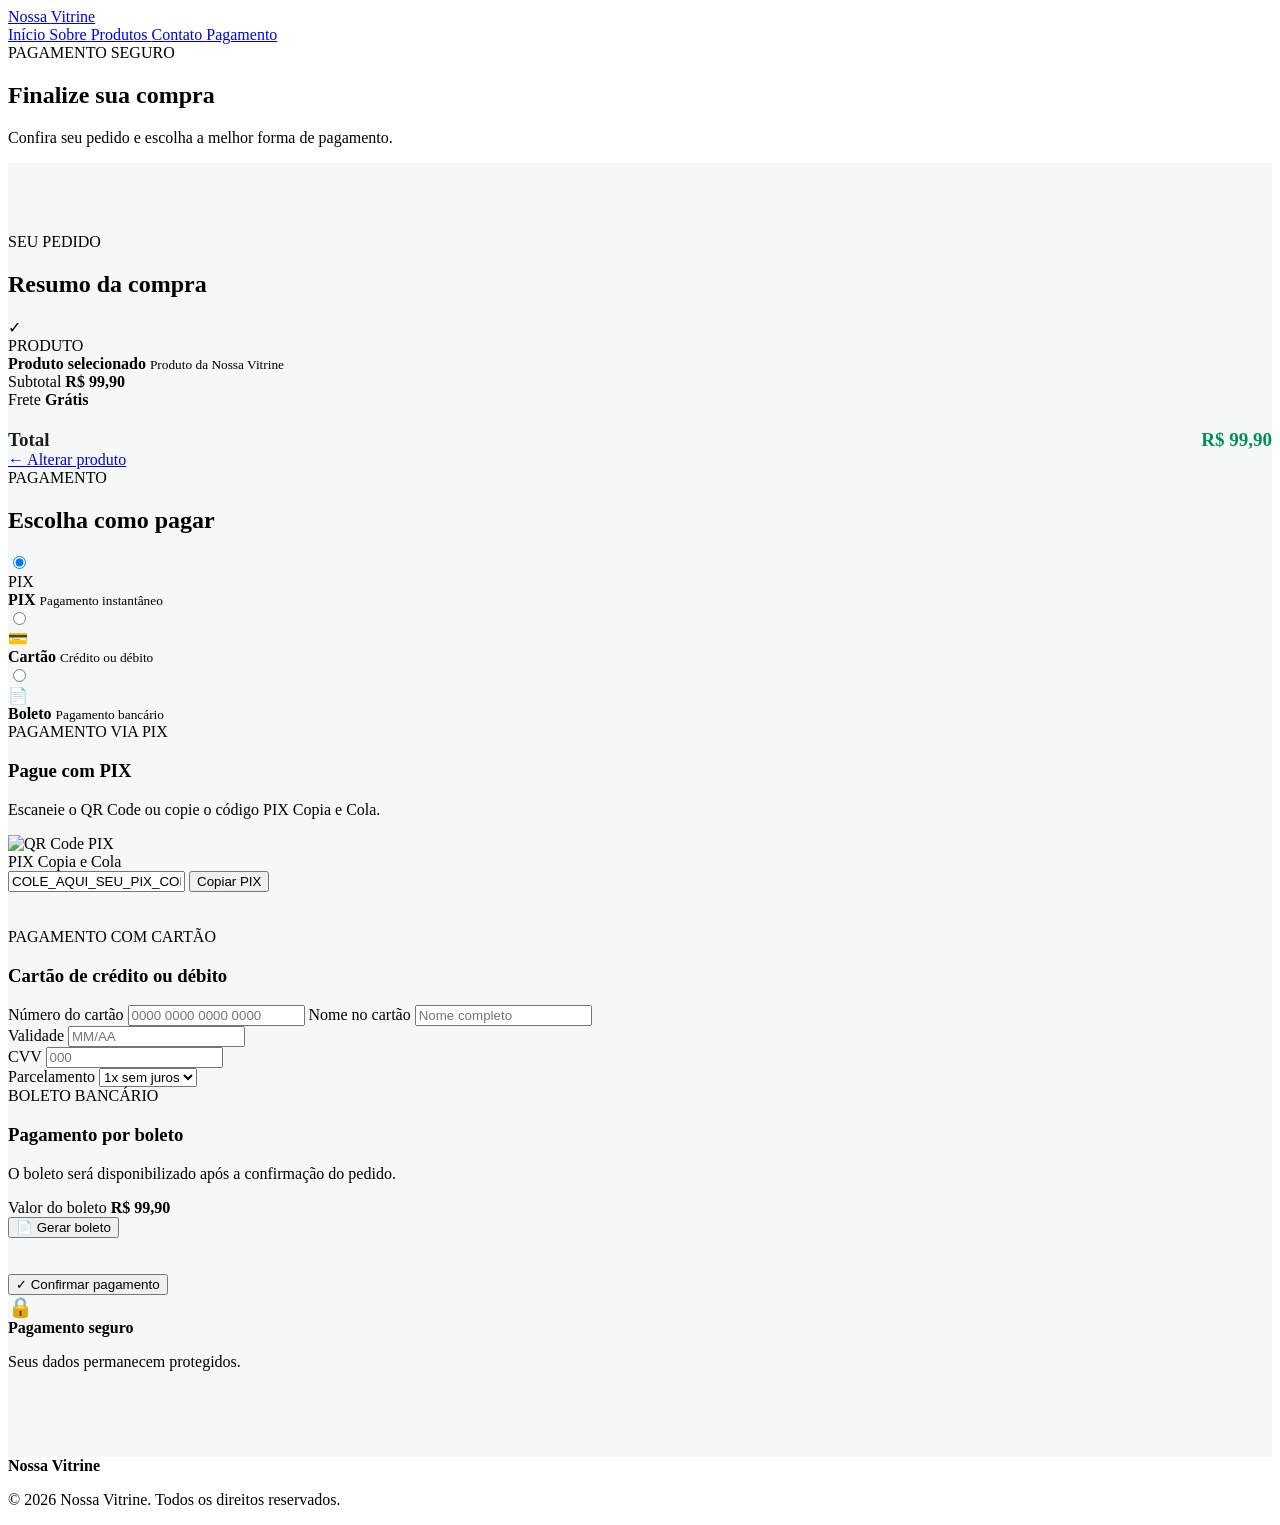
==== commit 9989a920: "Refactor produtos.html structurE" ====
--- a/produtos.html
+++ b/produtos.html
@@ -2,690 +2,920 @@
 <html lang="pt-BR">
 
 <head>
-
     <meta charset="UTF-8">
 
-    <meta
-        name="viewport"
-        content="width=device-width, initial-scale=1.0"
-    >
+    <meta name="viewport" content="width=device-width, initial-scale=1.0">
 
     <meta
         name="description"
-        content="Confira os produtos da Nossa Vitrine."
+        content="Pagamento seguro - Nossa Vitrine"
     >
 
-    <title>Produtos | Nossa Vitrine</title>
-
-    <link
-        rel="stylesheet"
-        href="style.css"
-    >
-
+    <title>Pagamento | Nossa Vitrine</title>
+
+    <link rel="stylesheet" href="pagamento.css">
 </head>
 
-<body>
-
-
-<!-- =====================================
+
+<body class="pagamento-page">
+
+
+<!-- =====================================================
      CABEÇALHO
-===================================== -->
-
-<header class="prod-header">
-
-    <a
-        href="index.html"
-        class="prod-logo"
-    >
-        Nossa <span>Vitrine</span>
-    </a>
-
-
-    <nav class="prod-menu">
-
-        <a href="index.html">
-            Início
+===================================================== -->
+
+<header class="topo">
+
+    <div class="topo-conteudo">
+
+        <!-- LOGO -->
+
+        <a href="index.html" class="logo">
+            Nossa <span>Vitrine</span>
         </a>
 
-        <a href="sobre.html">
-            Sobre
-        </a>
-
-        <a
-            href="produtos.html"
-            class="ativo"
-        >
-            Produtos
-        </a>
-
-        <a href="contato.html">
-            Contato
-        </a>
-
-        <a href="pagamento.html">
-            Pagamento
-        </a>
-
-    </nav>
+
+        <!-- MENU CENTRALIZADO -->
+
+        <nav class="menu">
+
+            <a href="index.html">
+                Início
+            </a>
+
+            <a href="sobre.html">
+                Sobre
+            </a>
+
+            <a href="produtos.html">
+                Produtos
+            </a>
+
+            <a href="contato.html">
+                Contato
+            </a>
+
+            <a
+                href="pagamento.html"
+                class="ativo"
+            >
+                Pagamento
+            </a>
+
+        </nav>
+
+    </div>
 
 </header>
 
 
 
-<!-- =====================================
-     APRESENTAÇÃO
-===================================== -->
-
-<section class="prod-hero">
-
-    <div>
-
-        <span class="prod-label">
-            NOSSA VITRINE
+<!-- =====================================================
+     CONTEÚDO PRINCIPAL
+===================================================== -->
+
+<main class="principal">
+
+
+    <!-- TÍTULO -->
+
+    <section class="titulo">
+
+        <span>
+            PAGAMENTO SEGURO
         </span>
 
         <h1>
-            Encontre o produto
-            <span>ideal para você.</span>
+            Finalize sua compra
         </h1>
 
         <p>
-            Explore nossa seleção de produtos
-            e encontre aquilo que procura de
-            forma simples, rápida e organizada.
+            Confira seu pedido e escolha a melhor
+            forma de pagamento.
         </p>
 
-    </div>
-
-</section>
-
-
-
-<!-- =====================================
-     ÁREA DE PRODUTOS
-===================================== -->
-
-<main class="prod-container">
-
-
-    <!-- BARRA SUPERIOR -->
-
-    <div class="prod-top">
-
-        <div>
-
-            <span>
-                NOSSA SELEÇÃO
-            </span>
-
-            <h2>
-                Produtos em destaque
-            </h2>
+    </section>
+
+
+
+    <!-- =================================================
+         ÁREA DO CHECKOUT
+    ================================================== -->
+
+    <section class="checkout">
+
+
+        <!-- =================================================
+             RESUMO DO PEDIDO
+        ================================================== -->
+
+        <div class="card resumo">
+
+            <div class="card-titulo">
+
+                <div>
+
+                    <span>
+                        SEU PEDIDO
+                    </span>
+
+                    <h2>
+                        Resumo da compra
+                    </h2>
+
+                </div>
+
+                <div class="check">
+                    ✓
+                </div>
+
+            </div>
+
+
+            <!-- PRODUTO -->
+
+            <div class="produto">
+
+                <div class="produto-imagem">
+                    PRODUTO
+                </div>
+
+                <div class="produto-info">
+
+                    <strong id="produtoNome">
+                        Produto selecionado
+                    </strong>
+
+                    <small>
+                        Produto da Nossa Vitrine
+                    </small>
+
+                </div>
+
+            </div>
+
+
+            <!-- SUBTOTAL -->
+
+            <div class="linha">
+
+                <span>
+                    Subtotal
+                </span>
+
+                <strong id="produtoPreco">
+                    R$ 99,90
+                </strong>
+
+            </div>
+
+
+            <!-- FRETE -->
+
+            <div class="linha">
+
+                <span>
+                    Frete
+                </span>
+
+                <strong class="gratis">
+                    Grátis
+                </strong>
+
+            </div>
+
+
+            <!-- TOTAL -->
+
+            <div class="total">
+
+                <span>
+                    Total
+                </span>
+
+                <strong id="produtoTotal">
+                    R$ 99,90
+                </strong>
+
+            </div>
+
+
+            <a
+                href="produtos.html"
+                class="alterar"
+            >
+                ← Alterar produto
+            </a>
 
         </div>
 
 
-        <div class="prod-search">
-
-            <input
-                type="text"
-                id="pesquisaProduto"
-                placeholder="Pesquisar produto..."
+
+        <!-- =================================================
+             FORMAS DE PAGAMENTO
+        ================================================== -->
+
+        <div class="card pagamento">
+
+            <div class="card-titulo">
+
+                <div>
+
+                    <span>
+                        PAGAMENTO
+                    </span>
+
+                    <h2>
+                        Escolha como pagar
+                    </h2>
+
+                </div>
+
+            </div>
+
+
+            <!-- OPÇÕES -->
+
+            <div class="opcoes">
+
+
+                <!-- PIX -->
+
+                <label class="opcao selecionada">
+
+                    <input
+                        type="radio"
+                        name="pagamento"
+                        value="pix"
+                        checked
+                    >
+
+                    <div class="icone pix">
+                        PIX
+                    </div>
+
+                    <div class="texto-opcao">
+
+                        <strong>
+                            PIX
+                        </strong>
+
+                        <small>
+                            Pagamento instantâneo
+                        </small>
+
+                    </div>
+
+                </label>
+
+
+
+                <!-- CARTÃO -->
+
+                <label class="opcao">
+
+                    <input
+                        type="radio"
+                        name="pagamento"
+                        value="cartao"
+                    >
+
+                    <div class="icone">
+                        💳
+                    </div>
+
+                    <div class="texto-opcao">
+
+                        <strong>
+                            Cartão
+                        </strong>
+
+                        <small>
+                            Crédito ou débito
+                        </small>
+
+                    </div>
+
+                </label>
+
+
+
+                <!-- BOLETO -->
+
+                <label class="opcao">
+
+                    <input
+                        type="radio"
+                        name="pagamento"
+                        value="boleto"
+                    >
+
+                    <div class="icone">
+                        📄
+                    </div>
+
+                    <div class="texto-opcao">
+
+                        <strong>
+                            Boleto
+                        </strong>
+
+                        <small>
+                            Pagamento bancário
+                        </small>
+
+                    </div>
+
+                </label>
+
+            </div>
+
+
+
+            <!-- =================================================
+                 PIX
+            ================================================== -->
+
+            <div
+                id="pixArea"
+                class="area-pagamento"
             >
+
+                <div class="area-titulo">
+
+                    <span>
+                        PAGAMENTO VIA PIX
+                    </span>
+
+                    <h3>
+                        Pague com PIX
+                    </h3>
+
+                    <p>
+                        Escaneie o QR Code ou copie
+                        o código PIX Copia e Cola.
+                    </p>
+
+                </div>
+
+
+                <!-- QR CODE -->
+
+                <div class="qrcode">
+
+                    <img
+                        src="qr-code-definition.png"
+                        alt="QR Code PIX"
+                    >
+
+                </div>
+
+
+                <!-- PIX COPIA E COLA -->
+
+                <label class="label">
+                    PIX Copia e Cola
+                </label>
+
+
+                <div class="pix-copia">
+
+                    <input
+                        type="text"
+                        id="codigoPix"
+                        value="COLE_AQUI_SEU_PIX_COPIA_E_COLA"
+                        readonly
+                    >
+
+                    <button
+                        type="button"
+                        onclick="copiarPix()"
+                    >
+                        Copiar PIX
+                    </button>
+
+                </div>
+
+
+                <div
+                    id="mensagemPix"
+                    class="mensagem"
+                ></div>
+
+            </div>
+
+
+
+            <!-- =================================================
+                 CARTÃO
+            ================================================== -->
+
+            <div
+                id="cartaoArea"
+                class="area-pagamento escondido"
+            >
+
+                <div class="area-titulo">
+
+                    <span>
+                        PAGAMENTO COM CARTÃO
+                    </span>
+
+                    <h3>
+                        Cartão de crédito ou débito
+                    </h3>
+
+                </div>
+
+
+                <div class="formulario">
+
+                    <label>
+                        Número do cartão
+                    </label>
+
+                    <input
+                        type="text"
+                        placeholder="0000 0000 0000 0000"
+                    >
+
+
+                    <label>
+                        Nome no cartão
+                    </label>
+
+                    <input
+                        type="text"
+                        placeholder="Nome completo"
+                    >
+
+
+                    <div class="duplo">
+
+                        <div>
+
+                            <label>
+                                Validade
+                            </label>
+
+                            <input
+                                type="text"
+                                placeholder="MM/AA"
+                            >
+
+                        </div>
+
+
+                        <div>
+
+                            <label>
+                                CVV
+                            </label>
+
+                            <input
+                                type="text"
+                                placeholder="000"
+                            >
+
+                        </div>
+
+                    </div>
+
+
+                    <label>
+                        Parcelamento
+                    </label>
+
+                    <select>
+
+                        <option>
+                            1x sem juros
+                        </option>
+
+                        <option>
+                            2x sem juros
+                        </option>
+
+                        <option>
+                            3x sem juros
+                        </option>
+
+                        <option>
+                            4x sem juros
+                        </option>
+
+                        <option>
+                            5x sem juros
+                        </option>
+
+                        <option>
+                            6x sem juros
+                        </option>
+
+                    </select>
+
+                </div>
+
+            </div>
+
+
+
+            <!-- =================================================
+                 BOLETO
+            ================================================== -->
+
+            <div
+                id="boletoArea"
+                class="area-pagamento escondido"
+            >
+
+                <div class="area-titulo">
+
+                    <span>
+                        BOLETO BANCÁRIO
+                    </span>
+
+                    <h3>
+                        Pagamento por boleto
+                    </h3>
+
+                    <p>
+                        O boleto será disponibilizado
+                        após a confirmação do pedido.
+                    </p>
+
+                </div>
+
+
+                <div class="valor-boleto">
+
+                    <span>
+                        Valor do boleto
+                    </span>
+
+                    <strong id="valorBoleto">
+                        R$ 99,90
+                    </strong>
+
+                </div>
+
+
+                <button
+                    type="button"
+                    class="botao-boleto"
+                    onclick="gerarBoleto()"
+                >
+                    📄 Gerar boleto
+                </button>
+
+
+                <div
+                    id="mensagemBoleto"
+                    class="mensagem"
+                ></div>
+
+            </div>
+
+
+
+            <!-- =================================================
+                 CONFIRMAR
+            ================================================== -->
 
             <button
                 type="button"
-                onclick="pesquisarProduto()"
+                class="botao-confirmar"
+                onclick="confirmarPagamento()"
             >
-                Pesquisar
+
+                ✓ Confirmar pagamento
+
             </button>
 
+
+            <!-- SEGURANÇA -->
+
+            <div class="seguranca">
+
+                <div class="cadeado">
+                    🔒
+                </div>
+
+                <div>
+
+                    <strong>
+                        Pagamento seguro
+                    </strong>
+
+                    <p>
+                        Seus dados permanecem protegidos.
+                    </p>
+
+                </div>
+
+            </div>
+
         </div>
 
-    </div>
-
-
-
-    <!-- CATEGORIAS -->
-
-    <div class="prod-categorias">
-
-        <button
-            class="categoria ativa"
-            onclick="filtrarCategoria('todos', this)"
-        >
-            Todos
-        </button>
-
-        <button
-            class="categoria"
-            onclick="filtrarCategoria('eletronicos', this)"
-        >
-            motor
-        </button>
-
-        <button
-            class="categoria"
-            onclick="filtrarCategoria('casa', this)"
-        >
-            peças para carros
-        </button>
-
-        <button
-            class="categoria"
-            onclick="filtrarCategoria('acessorios', this)"
-        >
-            Acessórios
-        </button>
-
-        <button
-            class="categoria"
-            onclick="filtrarCategoria('outros', this)"
-        >
-            Outros
-        </button>
-
-    </div>
-
-
-
-    <!-- =================================
-         GRADE DE PRODUTOS
-    ================================== -->
-
-    <section
-        class="prod-grid"
-        id="listaProdutos"
-    >
-
-
-        <!-- PRODUTO 1 -->
-
-        <article
-            class="produto-card"
-            data-categoria="eletronicos"
-            data-nome="Fone de ouvido bluetooth"
-        >
-
-            <div class="produto-imagem">
-
-                <span class="produto-badge">
-                    DESTAQUE
-                </span>
-
-                <img
-                    src="imagens/090909099.webp"
-                    alt="Fone de ouvido Bluetooth"
-                >
-
-            </div>
-
-
-            <div class="produto-info">
-
-                <span class="produto-categoria">
-                    AUTOMOTIVO
-                </span>
-
-                <h3>
-                Turbina Roletada Completa Gt4202r T4 A/r 0.60 - Garrett
-
-                </h3>
-
-                <p class="produto-descricao">
-                    Descrição
-Turbina Roletada Completa GT-4202r T4 A/r 0.60 - Garrett
-As Turbinas Roletadas Garrett são projetadas para os pilotos mais exigentes, proporcionando o desempenho ideal nos melhores carros do mercado.
-
-Disponíveis em diversos modelos, a Linha de Turbinas GT da Garrett abrange uma extensa gama de veículos, com diferentes faixas de potência e necessidades.
- Aqui você encontra soluções tanto para equipes profissionais quanto para entusiastas da alta performance.
-            
-                </p>
-
-
-                <div class="produto-preco">
-
-                    <small>
-                        R$13.201,03
-
-                    </small>
-
-                    <strong>
-                        1.466,78
-                    </strong>
-
-                </div>
-
-                <a
-                    href="pagamento.html"
-                    class="produto-btn"
-            > 
-                </a>
-
-            </div>
-
-        </article>
-
-
-
-        <!-- PRODUTO 2 -->
-
-        <article
-            class="produto-card"
-            data-categoria="casa"
-            data-nome="Produto para casa"
-        >
-
-            <div class="produto-imagem">
-<div class="produto-imagem">
-
-                <span class="produto-badge">
-                    DESTAQUE
-                </span>
-
-                <img
-                    src="imagens/kit macaco para troca de pneus.webp"
-                    alt="Macaco Mecânico Kit Estepe Universal Chave De Roda Triângulo"
-
-
-                >
-
-            </div>
-                                    
-
-
-            </div>
-
-
-            <div class="produto-info">
-
-                <span class="produto-categoria">
-                    CASA
-                </span>
-
-                <h3>
-                   Macaco Mecânico Kit Estepe Universal Chave De Roda Triângulo
-                </h3>
-
-                <p class="imagens/kit macaco para troca de pneus.webp">
-                    
-
-
-
-                </p>
-
-
-                <div class="produto-preco">
-
-                    <small>
-                        De R$ 119,90
-                    </small>
-
-                    <strong>
-                        R$117
-                    </strong>
-
-                </div>
-
-
-                <a
-                    href="pagamento.html"
-                    class="produto-btn"
-                >
-                    Comprar agora
-                </a>
-
-            </div>
-
-        </article>
-
-
-
-        <!-- PRODUTO 3 -->
-
-        <article
-            class="produto-card"
-            data-categoria="acessorios"
-            data-nome="Acessorio moderno"
-        >
-
-            <div class="produto-imagem">
-
-                <span class="produto-badge">
-                    NOVO
-                </span>
-
-                <img
-                    src="imagens/carro assesorio.webp"
-                    alt="Acessório"
-                >
-
-            </div>
-
-
-            <div class="produto-info">
-
-                <span class="produto-categoria">
-                    ACESSÓRIOS
-                </span>
-
-                <h3>
-                    Asa Traseira Universal Elegante Para Carro Fibra De Carbon
-Acessório Moderno
-                </h3>
-
-                <p class="produto-descricao">
-                    Design moderno para completar
-                    seu estilo.
-                </p>
-
-
-                <div class="produto-preco">
-
-                    <small>
-                        De R$ 89,90
-                    </small>
-
-                    <strong>
-                        R$ 59,90
-                    </strong>
-
-                </div>
-
-
-                <a
-                    href="pagamento.html"
-                    class="produto-btn"
-                >
-                    Comprar agora
-                </a>
-
-            </div>
-
-        </article>
-
-
-
-        <!-- PRODUTO 4 -->
-
-        <article
-            class="produto-card"
-            data-categoria="outros"
-            data-nome="Produto especial"
-        >
-
-            <div class="produto-imagem">
-
-                <span class="produto-badge">
-                    DESTAQUE
-                </span>
-
-                <img
-                    src="foto4.jpg"
-                    alt="Produto especial"
-                >
-
-            </div>
-
-
-            <div class="produto-info">
-
-                <span class="produto-categoria">
-                    OUTROS
-                </span>
-
-                <h3>
-                    Produto Especial
-                </h3>
-
-                <p class="produto-descricao">
-                    Uma opção selecionada para
-                    você.
-                </p>
-
-
-                <div class="produto-preco">
-
-                    <small>
-                        De R$ 199,90
-                    </small>
-
-                    <strong>
-                        R$ 129,90
-                    </strong>
-
-                </div>
-
-
-                <a
-                    href="pagamento.html"
-                    class="produto-btn"
-                >
-                    Comprar agora
-                </a>
-
-            </div>
-
-        </article>
-
     </section>
 
-
-
-    <!-- NENHUM PRODUTO -->
-
-    <div
-        id="nenhumProduto"
-        class="nenhum-produto"
-    >
-
-        <h3>
-            Produto não encontrado
-        </h3>
-
-        <p>
-            Tente pesquisar por outro nome
-            ou categoria.
-        </p>
-
-    </div>
-
-
 </main>
 
 
 
-<!-- =====================================
-     CHAMADA FINAL
-===================================== -->
-
-<section class="prod-cta">
-
-    <span>
-        NOSSA VITRINE
-    </span>
-
-    <h2>
-        Encontre o que você procura.
-    </h2>
+<!-- =====================================================
+     RODAPÉ
+===================================================== -->
+
+<footer>
+
+    <strong>
+        Nossa <span>Vitrine</span>
+    </strong>
 
     <p>
-        Explore nossos produtos e faça
-        sua escolha.
+        © 2026 Nossa Vitrine. Todos os direitos reservados.
     </p>
 
-    <a
-        href="contato.html"
-        class="prod-cta-btn"
-    >
-        Falar conosco
-    </a>
-
-</section>
-
-
-
-<!-- =====================================
-     RODAPÉ
-===================================== -->
-
-<footer class="prod-footer">
-
-    <div>
-
-        <strong>
-            Nossa Vitrine
-        </strong>
-
-        <p>
-            Sua vitrine. Sua escolha.
-        </p>
-
-    </div>
-
-
-    <p>
-        © 2026 Nossa Vitrine
-    </p>
-
 </footer>
 
 
 
-<!-- =====================================
+<!-- =====================================================
      JAVASCRIPT
-===================================== -->
+===================================================== -->
 
 <script>
 
-function filtrarCategoria(categoria, botao) {
-
-    const produtos =
-        document.querySelectorAll(".produto-card");
-
-    const botoes =
-        document.querySelectorAll(".categoria");
-
-    const nenhum =
-        document.getElementById("nenhumProduto");
-
-
-    botoes.forEach(function(btn) {
-
-        btn.classList.remove("ativa");
-
-    });
-
-
-    botao.classList.add("ativa");
-
-
-    let encontrados = 0;
-
-
-    produtos.forEach(function(produto) {
-
-        if (
-            categoria === "todos" ||
-            produto.dataset.categoria === categoria
-        ) {
-
-            produto.style.display = "flex";
-
-            encontrados++;
-
-        } else {
-
-            produto.style.display = "none";
+/* ==========================================
+   CARREGAR PRODUTO
+========================================== */
+
+function carregarProduto() {
+
+    const produtoSalvo =
+        localStorage.getItem("produtoCompra");
+
+    if (!produtoSalvo) {
+        return;
+    }
+
+    try {
+
+        const produto =
+            JSON.parse(produtoSalvo);
+
+        const nome =
+            produto.nome || "Produto selecionado";
+
+        const preco =
+            Number(produto.preco) || 99.90;
+
+        const valor =
+            preco.toLocaleString(
+                "pt-BR",
+                {
+                    style: "currency",
+                    currency: "BRL"
+                }
+            );
+
+        document.getElementById(
+            "produtoNome"
+        ).textContent = nome;
+
+        document.getElementById(
+            "produtoPreco"
+        ).textContent = valor;
+
+        document.getElementById(
+            "produtoTotal"
+        ).textContent = valor;
+
+        document.getElementById(
+            "valorBoleto"
+        ).textContent = valor;
+
+    } catch (erro) {
+
+        console.error(
+            "Erro ao carregar produto:",
+            erro
+        );
+
+    }
+
+}
+
+
+
+/* ==========================================
+   TROCAR FORMA DE PAGAMENTO
+========================================== */
+
+const formas =
+    document.querySelectorAll(
+        'input[name="pagamento"]'
+    );
+
+
+formas.forEach(function(forma) {
+
+    forma.addEventListener(
+        "change",
+        function() {
+
+            document
+                .querySelectorAll(".opcao")
+                .forEach(function(item) {
+
+                    item.classList.remove(
+                        "selecionada"
+                    );
+
+                });
+
+
+            forma
+                .closest(".opcao")
+                .classList.add(
+                    "selecionada"
+                );
+
+
+            document
+                .querySelectorAll(
+                    ".area-pagamento"
+                )
+                .forEach(function(area) {
+
+                    area.classList.add(
+                        "escondido"
+                    );
+
+                });
+
+
+            if (forma.value === "pix") {
+
+                document
+                    .getElementById("pixArea")
+                    .classList.remove(
+                        "escondido"
+                    );
+
+            }
+
+
+            if (forma.value === "cartao") {
+
+                document
+                    .getElementById("cartaoArea")
+                    .classList.remove(
+                        "escondido"
+                    );
+
+            }
+
+
+            if (forma.value === "boleto") {
+
+                document
+                    .getElementById("boletoArea")
+                    .classList.remove(
+                        "escondido"
+                    );
+
+            }
 
         }
-
-    });
-
-
-    if (encontrados === 0) {
-
-        nenhum.style.display = "block";
-
-    } else {
-
-        nenhum.style.display = "none";
-
+    );
+
+});
+
+
+
+/* ==========================================
+   COPIAR PIX
+========================================== */
+
+function copiarPix() {
+
+    const codigo =
+        document.getElementById(
+            "codigoPix"
+        );
+
+    const mensagem =
+        document.getElementById(
+            "mensagemPix"
+        );
+
+
+    navigator.clipboard
+        .writeText(codigo.value)
+        .then(function() {
+
+            mensagem.textContent =
+                "✓ Código PIX copiado com sucesso!";
+
+        })
+        .catch(function() {
+
+            codigo.select();
+
+            document.execCommand("copy");
+
+            mensagem.textContent =
+                "✓ Código PIX copiado!";
+
+        });
+
+}
+
+
+
+/* ==========================================
+   BOLETO
+========================================== */
+
+function gerarBoleto() {
+
+    const valor =
+        document.getElementById(
+            "produtoTotal"
+        ).textContent;
+
+
+    document.getElementById(
+        "mensagemBoleto"
+    ).textContent =
+        "✓ Boleto preparado. Valor: " + valor;
+
+}
+
+
+
+/* ==========================================
+   CONFIRMAR
+========================================== */
+
+function confirmarPagamento() {
+
+    const produto =
+        document.getElementById(
+            "produtoNome"
+        ).textContent;
+
+
+    const valor =
+        document.getElementById(
+            "produtoTotal"
+        ).textContent;
+
+
+    const forma =
+        document.querySelector(
+            'input[name="pagamento"]:checked'
+        ).value;
+
+
+    let pagamento = "PIX";
+
+
+    if (forma === "cartao") {
+        pagamento = "Cartão";
     }
 
+
+    if (forma === "boleto") {
+        pagamento = "Boleto";
+    }
+
+
+    alert(
+        "✓ Pedido confirmado!\n\n" +
+        "Produto: " + produto +
+        "\nValor: " + valor +
+        "\nPagamento: " + pagamento +
+        "\n\nSeu pedido foi registrado."
+    );
+
 }
 
 
-function pesquisarProduto() {
-
-    const pesquisa =
-        document
-        .getElementById("pesquisaProduto")
-        .value
-        .toLowerCase()
-        .trim();
-
-
-    const produtos =
-        document.querySelectorAll(".produto-card");
-
-
-    const nenhum =
-        document.getElementById("nenhumProduto");
-
-
-    let encontrados = 0;
-
-
-    produtos.forEach(function(produto) {
-
-        const nome =
-            produto.dataset.nome.toLowerCase();
-
-
-        if (nome.includes(pesquisa)) {
-
-            produto.style.display = "flex";
-
-            encontrados++;
-
-        } else {
-
-            produto.style.display = "none";
-
-        }
-
-    });
-
-
-    if (encontrados === 0) {
-
-        nenhum.style.display = "block";
-
-    } else {
-
-        nenhum.style.display = "none";
-
-    }
-
-}
-
-
-document
-.getElementById("pesquisaProduto")
-.addEventListener("keyup", function(event) {
-
-    if (event.key === "Enter") {
-
-        pesquisarProduto();
-
-    }
-
-});
+
+/* ==========================================
+   INICIAR
+========================================== */
+
+document.addEventListener(
+    "DOMContentLoaded",
+    carregarProduto
+);
 
 </script>
 
 
 </body>
-
-</html>+</html>
--- a/pagamento.css
+++ b/pagamento.css
@@ -0,0 +1,637 @@
+/* =========================================
+   CHECKOUT PROFISSIONAL
+========================================= */
+
+.checkout-hero {
+    padding: 70px 20px;
+
+    text-align: center;
+
+    background:
+        linear-gradient(
+            135deg,
+            #008f5a,
+            #006f46
+        );
+
+    color: white;
+}
+
+.checkout-label {
+    font-size: 12px;
+
+    font-weight: 800;
+
+    letter-spacing: 2px;
+
+    color: #c8f0dc;
+}
+
+.checkout-hero h1 {
+    margin: 10px 0;
+
+    font-size: 44px;
+}
+
+.checkout-hero p {
+    margin: 0;
+
+    color: #e2f7eb;
+
+    font-size: 16px;
+}
+
+
+/* =========================================
+   ÁREA
+========================================= */
+
+.checkout {
+    padding: 70px 0;
+
+    background: #f5f8f6;
+
+    min-height: 650px;
+}
+
+.checkout-grid {
+    display: grid;
+
+    grid-template-columns:
+        minmax(0, 1.5fr)
+        minmax(280px, 0.75fr);
+
+    gap: 30px;
+
+    align-items: start;
+}
+
+
+/* =========================================
+   CARD PRINCIPAL
+========================================= */
+
+.checkout-card {
+    background: white;
+
+    padding: 32px;
+
+    border-radius: 18px;
+
+    border: 1px solid #e0e8e3;
+
+    box-shadow:
+        0 12px 35px
+        rgba(0, 0, 0, 0.06);
+}
+
+.checkout-header {
+    margin-bottom: 25px;
+}
+
+.checkout-header span,
+.resumo-header span {
+    color: #008f5a;
+
+    font-size: 11px;
+
+    font-weight: 800;
+
+    letter-spacing: 1.8px;
+}
+
+.checkout-header h2,
+.resumo-header h2 {
+    margin: 6px 0;
+
+    color: #17201c;
+
+    font-size: 26px;
+}
+
+.checkout-header p {
+    margin: 0;
+
+    color: #718078;
+}
+
+
+/* =========================================
+   MÉTODOS
+========================================= */
+
+.metodo {
+    position: relative;
+
+    display: flex;
+
+    align-items: center;
+
+    gap: 15px;
+
+    min-height: 82px;
+
+    padding: 15px 18px;
+
+    margin-bottom: 12px;
+
+    border: 1px solid #dfe7e3;
+
+    border-radius: 12px;
+
+    background: white;
+
+    cursor: pointer;
+
+    transition: 0.25s;
+}
+
+.metodo:hover {
+    border-color: #008f5a;
+
+    background: #fbfefc;
+
+    transform: translateY(-1px);
+}
+
+.metodo input {
+    position: absolute;
+
+    opacity: 0;
+}
+
+.metodo:has(input:checked) {
+    border-color: #008f5a;
+
+    background: #effaf5;
+
+    box-shadow:
+        0 0 0 2px
+        rgba(0, 143, 90, 0.08);
+}
+
+
+/* =========================================
+   ÍCONE
+========================================= */
+
+.metodo-icone {
+    width: 50px;
+    height: 50px;
+
+    min-width: 50px;
+
+    display: flex;
+
+    align-items: center;
+    justify-content: center;
+
+    border-radius: 12px;
+
+    background: #eaf7f1;
+
+    color: #008f5a;
+
+    font-size: 21px;
+
+    font-weight: 800;
+}
+
+.metodo-icone.pix {
+    font-size: 12px;
+}
+
+
+/* =========================================
+   TEXTO
+========================================= */
+
+.metodo-info {
+    flex: 1;
+}
+
+.metodo-info strong {
+    display: block;
+
+    margin-bottom: 4px;
+
+    color: #17201c;
+
+    font-size: 15px;
+}
+
+.metodo-info span {
+    color: #718078;
+
+    font-size: 13px;
+}
+
+
+/* =========================================
+   CHECK
+========================================= */
+
+.metodo-check {
+    width: 23px;
+    height: 23px;
+
+    min-width: 23px;
+
+    display: flex;
+
+    align-items: center;
+    justify-content: center;
+
+    border: 2px solid #ccd7d1;
+
+    border-radius: 50%;
+
+    color: transparent;
+
+    font-size: 12px;
+
+    font-weight: bold;
+}
+
+.metodo:has(input:checked)
+.metodo-check {
+
+    background: #008f5a;
+
+    border-color: #008f5a;
+
+    color: white;
+}
+
+
+/* =========================================
+   PIX / DADOS
+========================================= */
+
+.dados-pagamento {
+    margin-top: 22px;
+}
+
+.pix-box {
+    display: flex;
+
+    align-items: center;
+
+    gap: 15px;
+
+    padding: 20px;
+
+    border: 1px solid #ccebdd;
+
+    border-radius: 12px;
+
+    background: #effaf5;
+}
+
+.pix-box-icon {
+    width: 48px;
+    height: 48px;
+
+    min-width: 48px;
+
+    display: flex;
+
+    align-items: center;
+    justify-content: center;
+
+    border-radius: 10px;
+
+    background: white;
+
+    font-size: 22px;
+}
+
+.pix-box h3 {
+    margin-bottom: 5px;
+
+    color: #008f5a;
+
+    font-size: 16px;
+}
+
+.pix-box p {
+    margin: 0;
+
+    color: #5e6d65;
+
+    font-size: 13px;
+
+    line-height: 1.5;
+}
+
+
+/* =========================================
+   BOTÃO
+========================================= */
+
+.botao-continuar {
+    width: 100%;
+
+    min-height: 54px;
+
+    margin-top: 20px;
+
+    padding: 15px 20px;
+
+    display: flex;
+
+    align-items: center;
+    justify-content: center;
+
+    gap: 10px;
+
+    border: none;
+
+    border-radius: 10px;
+
+    background:
+        linear-gradient(
+            135deg,
+            #008f5a,
+            #006f46
+        );
+
+    color: white;
+
+    font-size: 15px;
+
+    font-weight: 800;
+
+    cursor: pointer;
+
+    transition: 0.25s;
+}
+
+.botao-continuar:hover {
+    transform: translateY(-2px);
+
+    box-shadow:
+        0 8px 20px
+        rgba(0, 111, 70, 0.22);
+}
+
+.botao-continuar span {
+    font-size: 20px;
+}
+
+
+/* =========================================
+   MENSAGEM
+========================================= */
+
+.mensagem {
+    min-height: 22px;
+
+    margin-top: 14px;
+
+    text-align: center;
+
+    font-size: 14px;
+
+    font-weight: 700;
+}
+
+
+/* =========================================
+   SEGURANÇA
+========================================= */
+
+.seguro {
+    display: flex;
+
+    gap: 12px;
+
+    margin-top: 25px;
+
+    padding: 16px;
+
+    border-radius: 10px;
+
+    background: #f6f8f7;
+}
+
+.cadeado {
+    font-size: 20px;
+}
+
+.seguro strong {
+    display: block;
+
+    margin-bottom: 3px;
+
+    color: #26332d;
+
+    font-size: 13px;
+}
+
+.seguro p {
+    margin: 0;
+
+    color: #78847e;
+
+    font-size: 11px;
+
+    line-height: 1.5;
+}
+
+
+/* =========================================
+   RESUMO
+========================================= */
+
+.resumo-card {
+    position: sticky;
+
+    top: 95px;
+
+    padding: 28px;
+
+    background: white;
+
+    border: 1px solid #e0e8e3;
+
+    border-radius: 18px;
+
+    box-shadow:
+        0 12px 35px
+        rgba(0, 0, 0, 0.06);
+}
+
+.resumo-header {
+    margin-bottom: 22px;
+}
+
+
+/* PRODUTO */
+
+.produto-resumo {
+    display: flex;
+
+    align-items: center;
+
+    gap: 13px;
+
+    padding-bottom: 20px;
+
+    border-bottom: 1px solid #e5ebe8;
+}
+
+.produto-placeholder {
+    width: 55px;
+    height: 55px;
+
+    display: flex;
+
+    align-items: center;
+    justify-content: center;
+
+    border-radius: 10px;
+
+    background: #eef8f3;
+
+    font-size: 24px;
+}
+
+.produto-dados strong {
+    display: block;
+
+    margin-bottom: 5px;
+
+    color: #26332d;
+
+    font-size: 14px;
+}
+
+.produto-dados span {
+    color: #78847e;
+
+    font-size: 12px;
+}
+
+
+/* VALORES */
+
+.resumo-linha {
+    display: flex;
+
+    justify-content: space-between;
+
+    padding: 15px 0;
+
+    color: #718078;
+
+    font-size: 14px;
+}
+
+.resumo-linha strong {
+    color: #26332d;
+}
+
+.divisor {
+    height: 1px;
+
+    background: #e5ebe8;
+}
+
+.total {
+    display: flex;
+
+    justify-content: space-between;
+
+    padding-top: 20px;
+
+    color: #17201c;
+
+    font-size: 19px;
+
+    font-weight: 800;
+}
+
+.total strong {
+    color: #008f5a;
+}
+
+
+/* =========================================
+   GARANTIAS
+========================================= */
+
+.compra-segura {
+    margin-top: 22px;
+
+    padding: 15px;
+
+    border-radius: 10px;
+
+    background: #f5f8f6;
+
+    color: #607069;
+
+    font-size: 12px;
+
+    line-height: 1.9;
+}
+
+
+/* =========================================
+   RESPONSIVO
+========================================= */
+
+@media (max-width: 850px) {
+
+    .checkout-grid {
+        grid-template-columns: 1fr;
+    }
+
+    .resumo-card {
+        position: static;
+    }
+
+}
+
+
+@media (max-width: 600px) {
+
+    .checkout {
+        padding: 40px 0;
+    }
+
+    .checkout-hero {
+        padding: 55px 20px;
+    }
+
+    .checkout-hero h1 {
+        font-size: 34px;
+    }
+
+    .checkout-card,
+    .resumo-card {
+        padding: 22px;
+
+        border-radius: 14px;
+    }
+
+    .metodo {
+        padding: 13px;
+    }
+
+    .metodo-icone {
+        width: 44px;
+        height: 44px;
+        min-width: 44px;
+    }
+
+    .metodo-info strong {
+        font-size: 14px;
+    }
+
+    .metodo-info span {
+        font-size: 11px;
+    }
+
+}
